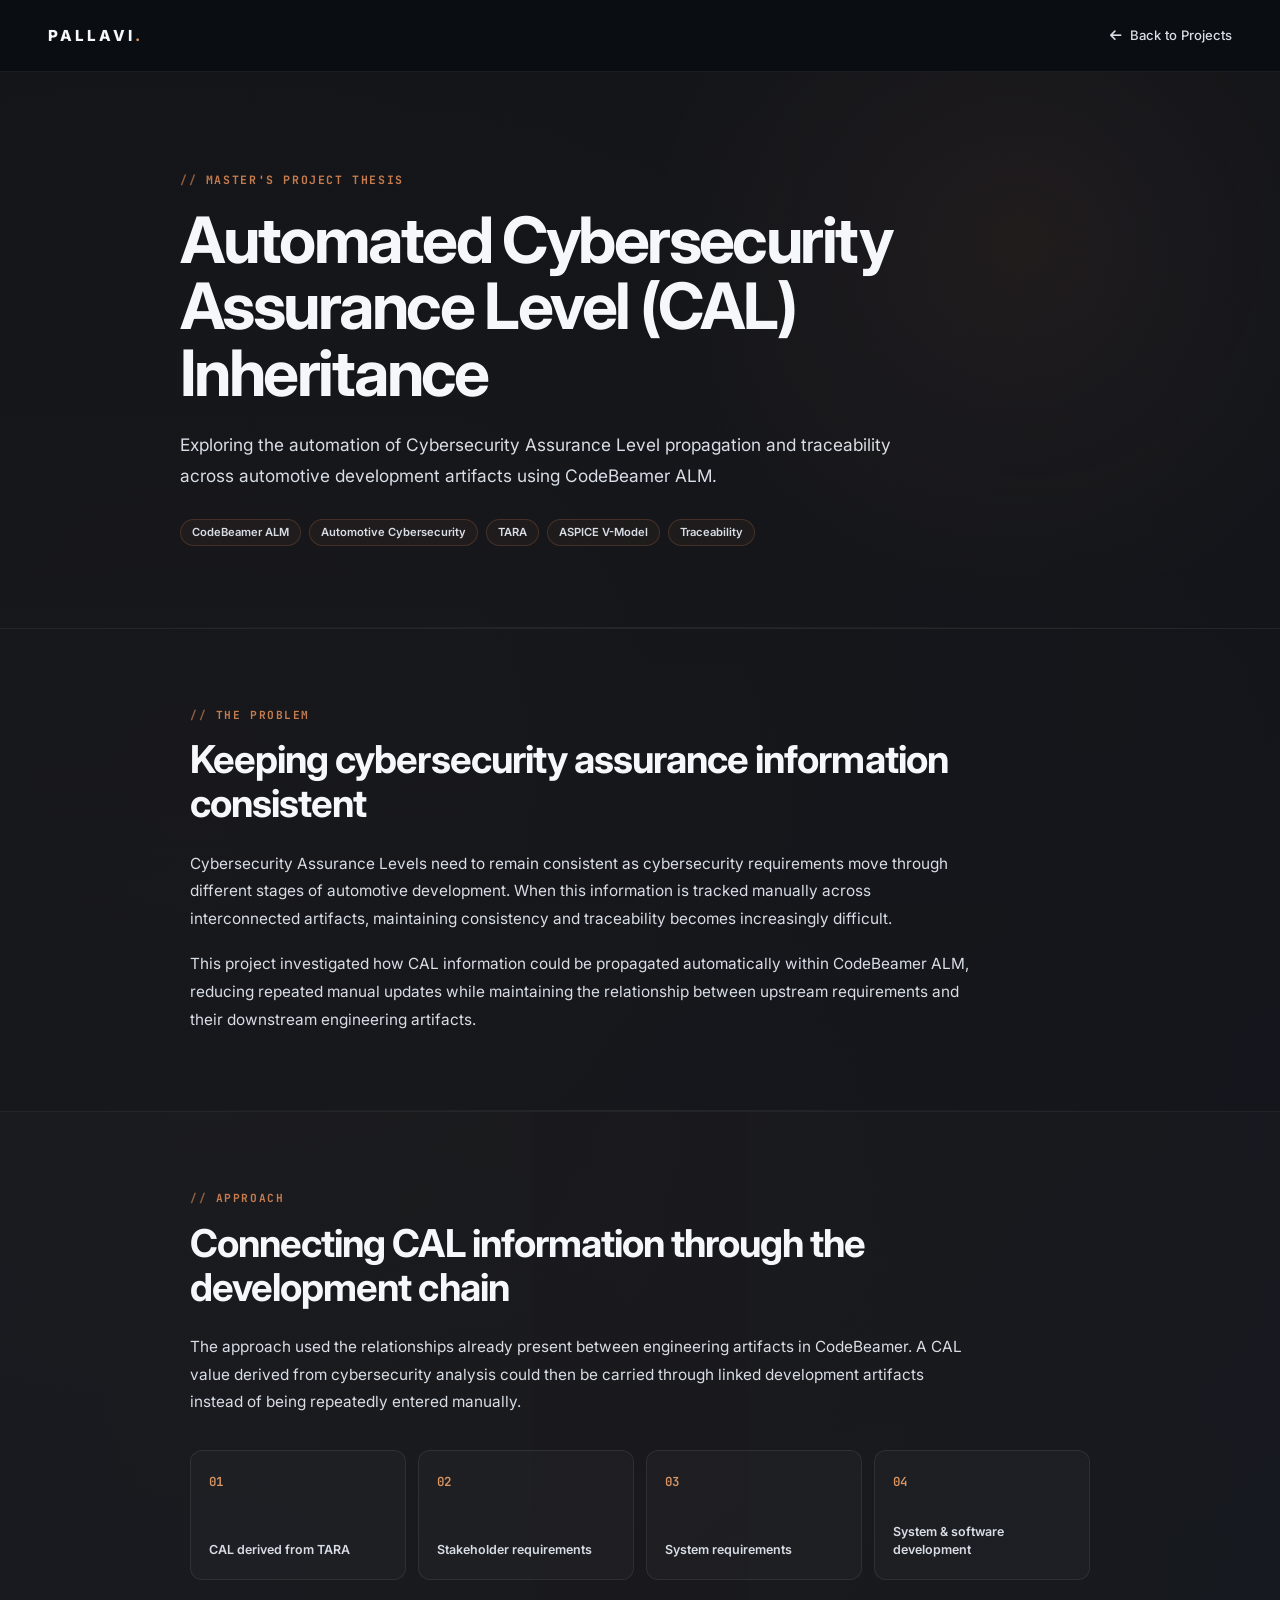
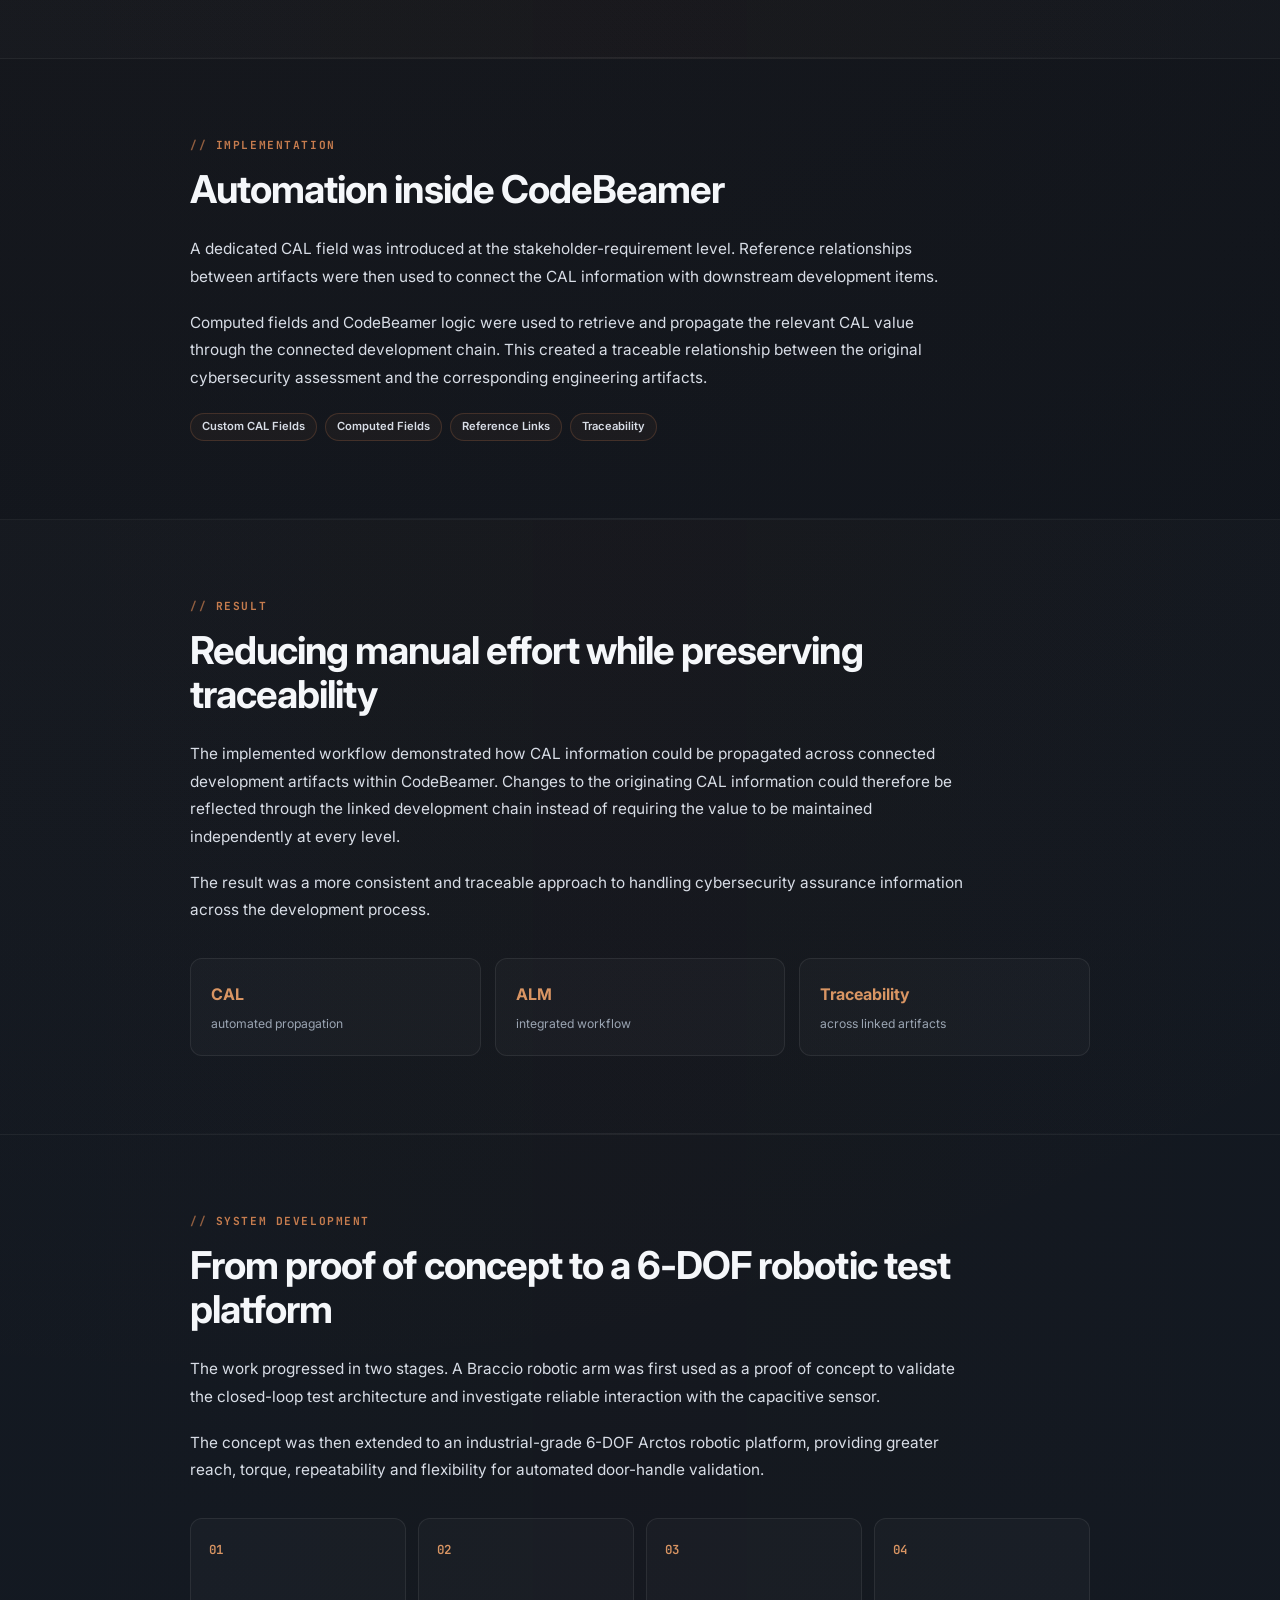
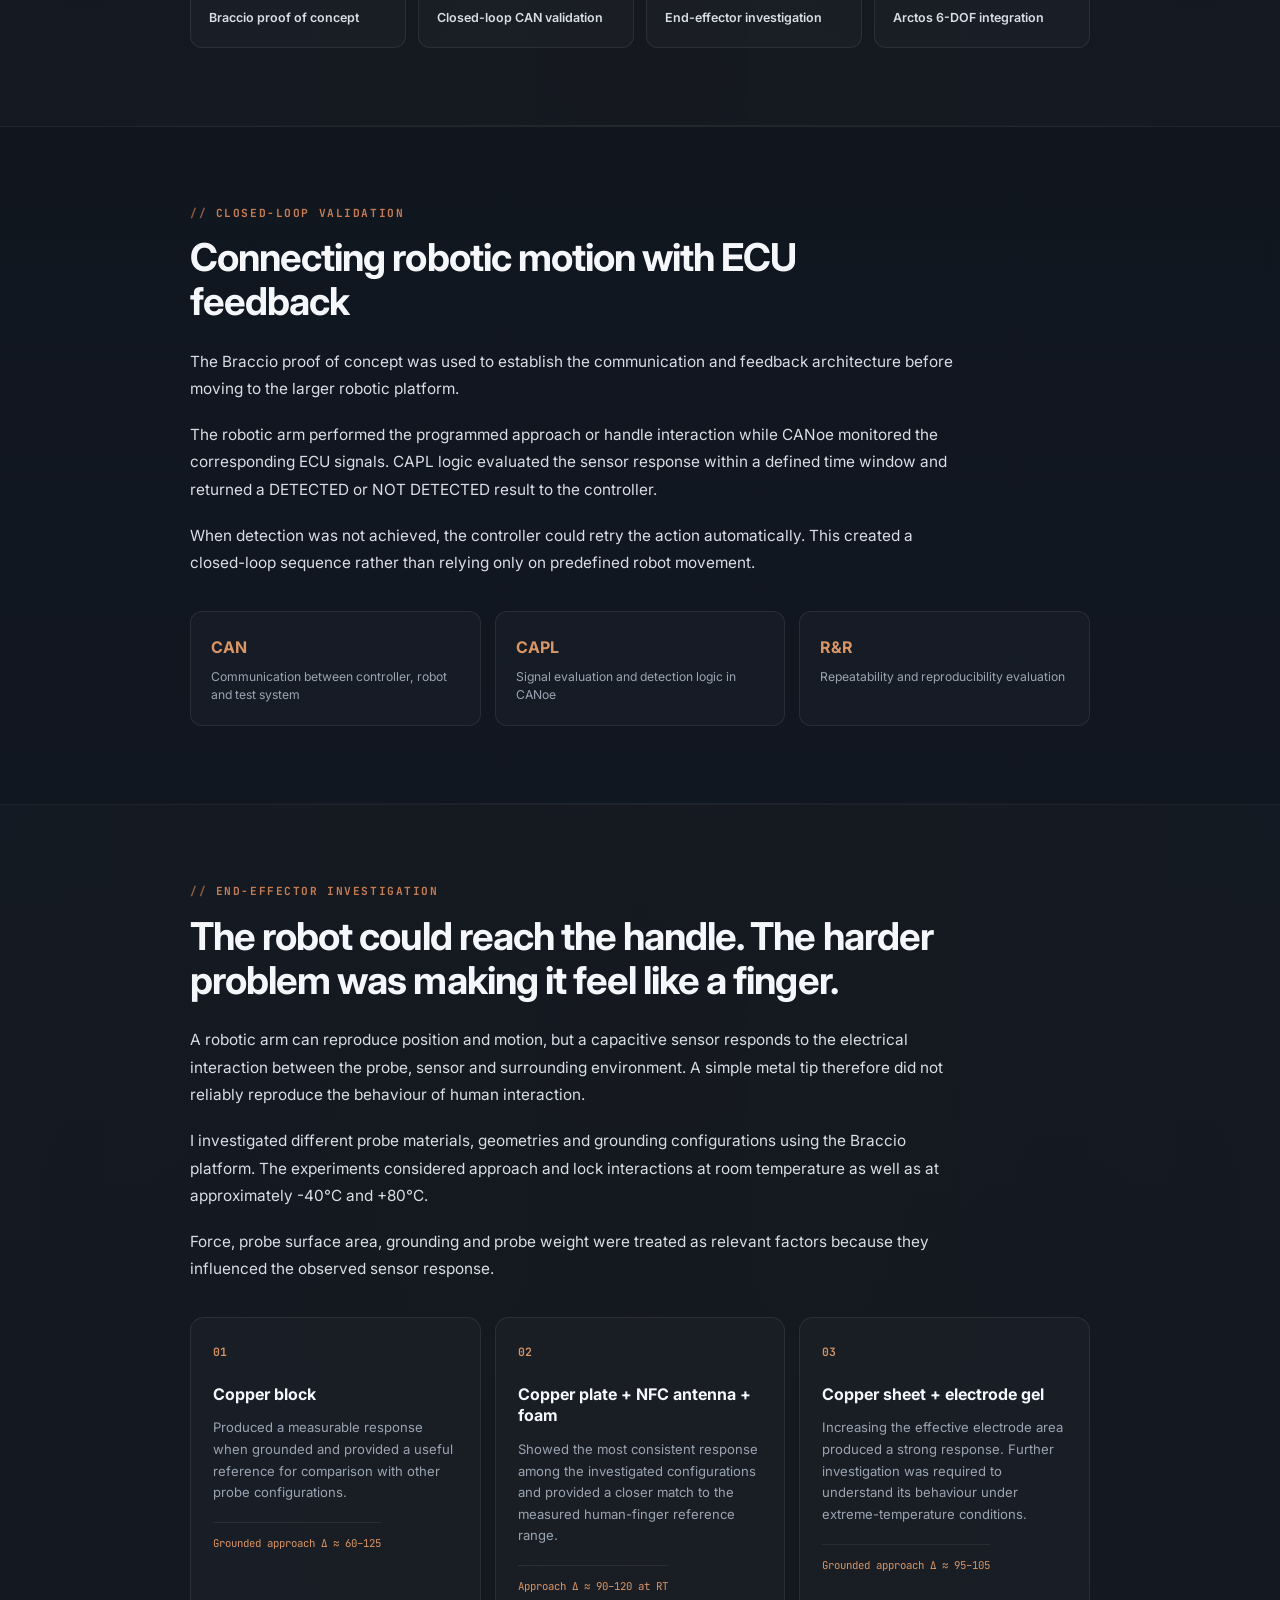
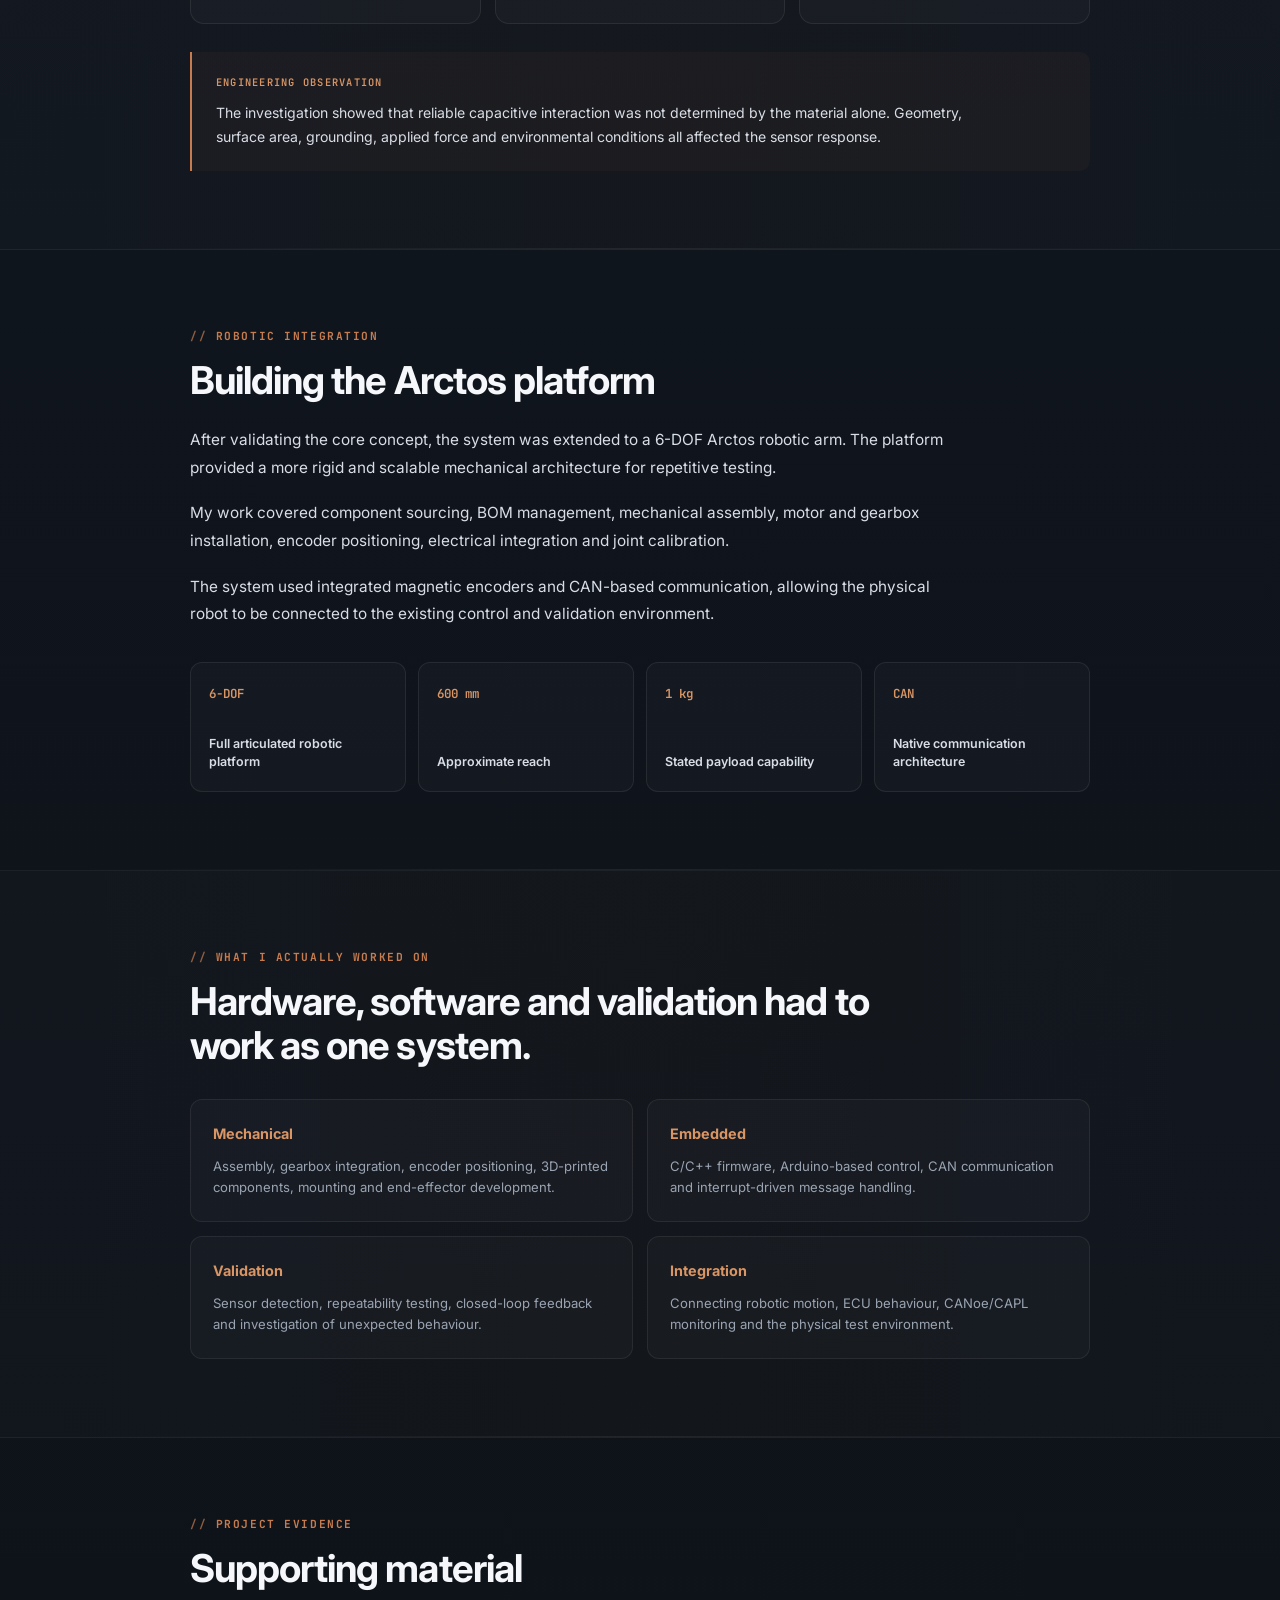
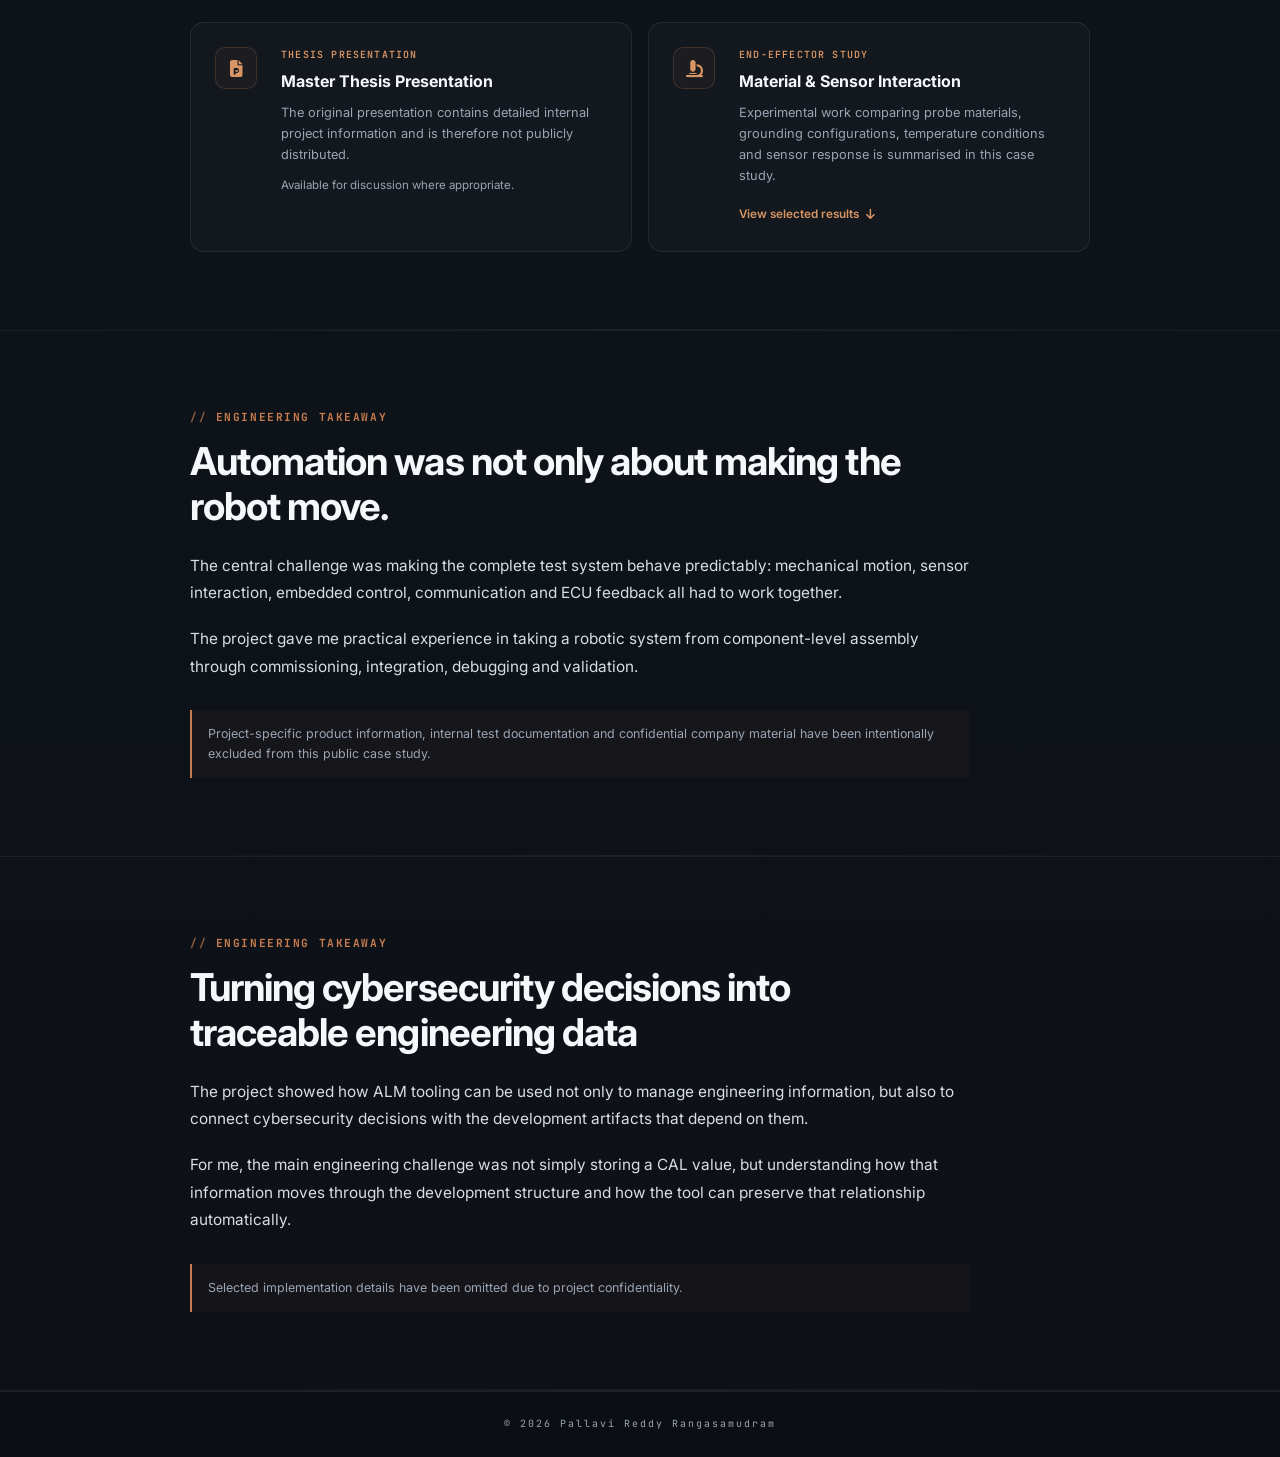
==== cal-inheritance.html @ 0be2fe6a "Initial portfolio" ====
<!DOCTYPE html>
<html lang="en">

<head>

    <meta charset="UTF-8">

    <meta
        name="viewport"
        content="width=device-width, initial-scale=1.0"
    >

    <title>
        Automated CAL Inheritance | Pallavi Reddy Rangasamudram
    </title>

    <link
        rel="stylesheet"
        href="style.css"
    >

    <link
        href="https://fonts.googleapis.com/css2?family=Inter:wght@300;400;500;600;700;800&family=JetBrains+Mono:wght@400;500;600;700&display=swap"
        rel="stylesheet"
    >

    <link
        rel="stylesheet"
        href="https://cdnjs.cloudflare.com/ajax/libs/font-awesome/6.5.2/css/all.min.css"
    >

</head>


<body>

    <!-- =====================================================
         NAVIGATION
    ====================================================== -->

    <nav id="navbar">

        <div class="nav-logo">
            Pallavi<span>.</span>
        </div>

        <div class="case-nav-back">

            <a href="index.html#projects">
                <i class="fas fa-arrow-left"></i>
                Back to Projects
            </a>

        </div>

    </nav>


    <main class="case-page">


        <!-- =================================================
             HERO
        ================================================== -->

        <section class="case-hero">

            <div class="container">

                <span class="s-tag">
                    MASTER'S PROJECT THESIS
                </span>

                <h1>
                    Automated Cybersecurity Assurance
                    Level (CAL) Inheritance
                </h1>

                <p class="case-lead">
                    Exploring the automation of Cybersecurity Assurance
                    Level propagation and traceability across automotive
                    development artifacts using CodeBeamer ALM.
                </p>


                <div class="case-tags">

                    <span>CodeBeamer ALM</span>
                    <span>Automotive Cybersecurity</span>
                    <span>TARA</span>
                    <span>ASPICE V-Model</span>
                    <span>Traceability</span>

                </div>

            </div>

        </section>


        <!-- =================================================
             THE PROBLEM
        ================================================== -->

        <section class="case-section">

            <div class="container">

                <span class="s-tag">
                    THE PROBLEM
                </span>

                <h2>
                    Keeping cybersecurity assurance
                    information consistent
                </h2>

                <p>
                    Cybersecurity Assurance Levels need to remain
                    consistent as cybersecurity requirements move
                    through different stages of automotive development.
                    When this information is tracked manually across
                    interconnected artifacts, maintaining consistency
                    and traceability becomes increasingly difficult.
                </p>

                <p>
                    This project investigated how CAL information could
                    be propagated automatically within CodeBeamer ALM,
                    reducing repeated manual updates while maintaining
                    the relationship between upstream requirements and
                    their downstream engineering artifacts.
                </p>

            </div>

        </section>


        <!-- =================================================
             APPROACH
        ================================================== -->

        <section class="case-section case-section-alt">

            <div class="container">

                <span class="s-tag">
                    APPROACH
                </span>

                <h2>
                    Connecting CAL information
                    through the development chain
                </h2>

                <p>
                    The approach used the relationships already present
                    between engineering artifacts in CodeBeamer. A CAL
                    value derived from cybersecurity analysis could then
                    be carried through linked development artifacts
                    instead of being repeatedly entered manually.
                </p>


                <div class="case-process">

                    <div>

                        <strong>01</strong>

                        <span>
                            CAL derived from TARA
                        </span>

                    </div>


                    <div>

                        <strong>02</strong>

                        <span>
                            Stakeholder requirements
                        </span>

                    </div>


                    <div>

                        <strong>03</strong>

                        <span>
                            System requirements
                        </span>

                    </div>


                    <div>

                        <strong>04</strong>

                        <span>
                            System &amp; software development
                        </span>

                    </div>

                </div>

            </div>

        </section>


        <!-- =================================================
             IMPLEMENTATION
        ================================================== -->

        <section class="case-section">

            <div class="container">

                <span class="s-tag">
                    IMPLEMENTATION
                </span>

                <h2>
                    Automation inside CodeBeamer
                </h2>

                <p>
                    A dedicated CAL field was introduced at the
                    stakeholder-requirement level. Reference
                    relationships between artifacts were then used
                    to connect the CAL information with downstream
                    development items.
                </p>

                <p>
                    Computed fields and CodeBeamer logic were used
                    to retrieve and propagate the relevant CAL value
                    through the connected development chain. This
                    created a traceable relationship between the
                    original cybersecurity assessment and the
                    corresponding engineering artifacts.
                </p>


                <div class="case-tags">

                    <span>Custom CAL Fields</span>
                    <span>Computed Fields</span>
                    <span>Reference Links</span>
                    <span>Traceability</span>

                </div>

            </div>

        </section>


        <!-- =================================================
             RESULT
        ================================================== -->

        <section class="case-section case-section-alt">

            <div class="container">

                <span class="s-tag">
                    RESULT
                </span>

                <h2>
                    Reducing manual effort while
                    preserving traceability
                </h2>

                <p>
                    The implemented workflow demonstrated how CAL
                    information could be propagated across connected
                    development artifacts within CodeBeamer. Changes
                    to the originating CAL information could therefore
                    be reflected through the linked development chain
                    instead of requiring the value to be maintained
                    independently at every level.
                </p>

                <p>
                    The result was a more consistent and traceable
                    approach to handling cybersecurity assurance
                    information across the development process.
                </p>


                <div class="case-stats">

                    <div>

                        <strong>CAL</strong>

                        <span>
                            automated propagation
                        </span>

                    </div>


                    <div>

                        <strong>ALM</strong>

                        <span>
                            integrated workflow
                        </span>

                    </div>


                    <div>

                        <strong>Traceability</strong>

                        <span>
                            across linked artifacts
                        </span>

                    </div>

                </div>

            </div>

        </section>
            <!-- =========================================================
     THESIS — ENGINEERING WORK
     ========================================================= -->

<section class="case-section case-section-alt">

    <div class="container">

        <span class="s-tag">
            SYSTEM DEVELOPMENT
        </span>

        <h2>
            From proof of concept to a
            6-DOF robotic test platform
        </h2>

        <p>
            The work progressed in two stages. A Braccio robotic arm was
            first used as a proof of concept to validate the closed-loop
            test architecture and investigate reliable interaction with
            the capacitive sensor.
        </p>

        <p>
            The concept was then extended to an industrial-grade 6-DOF
            Arctos robotic platform, providing greater reach, torque,
            repeatability and flexibility for automated door-handle
            validation.
        </p>


        <div class="case-process">

            <div>
                <strong>01</strong>
                <span>
                    Braccio proof of concept
                </span>
            </div>

            <div>
                <strong>02</strong>
                <span>
                    Closed-loop CAN validation
                </span>
            </div>

            <div>
                <strong>03</strong>
                <span>
                    End-effector investigation
                </span>
            </div>

            <div>
                <strong>04</strong>
                <span>
                    Arctos 6-DOF integration
                </span>
            </div>

        </div>

    </div>

</section>


<!-- =========================================================
     THESIS — CLOSED LOOP
     ========================================================= -->

<section class="case-section">

    <div class="container">

        <span class="s-tag">
            CLOSED-LOOP VALIDATION
        </span>

        <h2>
            Connecting robotic motion
            with ECU feedback
        </h2>

        <p>
            The Braccio proof of concept was used to establish the
            communication and feedback architecture before moving to
            the larger robotic platform.
        </p>

        <p>
            The robotic arm performed the programmed approach or
            handle interaction while CANoe monitored the corresponding
            ECU signals. CAPL logic evaluated the sensor response within
            a defined time window and returned a DETECTED or NOT DETECTED
            result to the controller.
        </p>

        <p>
            When detection was not achieved, the controller could retry
            the action automatically. This created a closed-loop sequence
            rather than relying only on predefined robot movement.
        </p>


        <div class="case-stats">

            <div>
                <strong>CAN</strong>
                <span>
                    Communication between controller,
                    robot and test system
                </span>
            </div>

            <div>
                <strong>CAPL</strong>
                <span>
                    Signal evaluation and
                    detection logic in CANoe
                </span>
            </div>

            <div>
                <strong>R&amp;R</strong>
                <span>
                    Repeatability and reproducibility
                    evaluation
                </span>
            </div>

        </div>

    </div>

</section>


<!-- =========================================================
     THESIS — END EFFECTOR
     ========================================================= -->

<section class="case-section case-section-alt">

    <div class="container">

        <span class="s-tag">
            END-EFFECTOR INVESTIGATION
        </span>

        <h2>
            The robot could reach the handle.
            The harder problem was making it feel like a finger.
        </h2>

        <p>
            A robotic arm can reproduce position and motion, but a
            capacitive sensor responds to the electrical interaction
            between the probe, sensor and surrounding environment.
            A simple metal tip therefore did not reliably reproduce
            the behaviour of human interaction.
        </p>

        <p>
            I investigated different probe materials, geometries and
            grounding configurations using the Braccio platform.
            The experiments considered approach and lock interactions
            at room temperature as well as at approximately -40°C and
            +80°C.
        </p>

        <p>
            Force, probe surface area, grounding and probe weight were
            treated as relevant factors because they influenced the
            observed sensor response.
        </p>


        <div class="case-material-grid">

            <div class="case-material-card">

                <span class="case-material-number">
                    01
                </span>

                <h3>
                    Copper block
                </h3>

                <p>
                    Produced a measurable response when grounded and
                    provided a useful reference for comparison with
                    other probe configurations.
                </p>

                <span class="case-material-result">
                    Grounded approach Δ ≈ 60–125
                </span>

            </div>


            <div class="case-material-card">

                <span class="case-material-number">
                    02
                </span>

                <h3>
                    Copper plate + NFC antenna + foam
                </h3>

                <p>
                    Showed the most consistent response among the
                    investigated configurations and provided a closer
                    match to the measured human-finger reference range.
                </p>

                <span class="case-material-result">
                    Approach Δ ≈ 90–120 at RT
                </span>

            </div>


            <div class="case-material-card">

                <span class="case-material-number">
                    03
                </span>

                <h3>
                    Copper sheet + electrode gel
                </h3>

                <p>
                    Increasing the effective electrode area produced a
                    strong response. Further investigation was required
                    to understand its behaviour under extreme-temperature
                    conditions.
                </p>

                <span class="case-material-result">
                    Grounded approach Δ ≈ 95–105
                </span>

            </div>

        </div>


        <div class="case-callout">

            <span class="case-callout-label">
                ENGINEERING OBSERVATION
            </span>

            <p>
                The investigation showed that reliable capacitive
                interaction was not determined by the material alone.
                Geometry, surface area, grounding, applied force and
                environmental conditions all affected the sensor response.
            </p>

        </div>

    </div>

</section>


<!-- =========================================================
     THESIS — ARCTOS
     ========================================================= -->

<section class="case-section">

    <div class="container">

        <span class="s-tag">
            ROBOTIC INTEGRATION
        </span>

        <h2>
            Building the Arctos platform
        </h2>

        <p>
            After validating the core concept, the system was extended
            to a 6-DOF Arctos robotic arm. The platform provided a more
            rigid and scalable mechanical architecture for repetitive
            testing.
        </p>

        <p>
            My work covered component sourcing, BOM management,
            mechanical assembly, motor and gearbox installation,
            encoder positioning, electrical integration and joint
            calibration.
        </p>

        <p>
            The system used integrated magnetic encoders and CAN-based
            communication, allowing the physical robot to be connected
            to the existing control and validation environment.
        </p>


        <div class="case-process">

            <div>
                <strong>6-DOF</strong>
                <span>
                    Full articulated robotic platform
                </span>
            </div>

            <div>
                <strong>600 mm</strong>
                <span>
                    Approximate reach
                </span>
            </div>

            <div>
                <strong>1 kg</strong>
                <span>
                    Stated payload capability
                </span>
            </div>

            <div>
                <strong>CAN</strong>
                <span>
                    Native communication architecture
                </span>
            </div>

        </div>

    </div>

</section>


<!-- =========================================================
     THESIS — ENGINEERING WORK
     ========================================================= -->

<section class="case-section case-section-alt">

    <div class="container">

        <span class="s-tag">
            WHAT I ACTUALLY WORKED ON
        </span>

        <h2>
            Hardware, software and validation
            had to work as one system.
        </h2>

        <div class="case-work-grid">

            <div class="case-work-item">
                <strong>Mechanical</strong>
                <p>
                    Assembly, gearbox integration, encoder positioning,
                    3D-printed components, mounting and end-effector
                    development.
                </p>
            </div>

            <div class="case-work-item">
                <strong>Embedded</strong>
                <p>
                    C/C++ firmware, Arduino-based control, CAN
                    communication and interrupt-driven message handling.
                </p>
            </div>

            <div class="case-work-item">
                <strong>Validation</strong>
                <p>
                    Sensor detection, repeatability testing, closed-loop
                    feedback and investigation of unexpected behaviour.
                </p>
            </div>

            <div class="case-work-item">
                <strong>Integration</strong>
                <p>
                    Connecting robotic motion, ECU behaviour, CANoe/CAPL
                    monitoring and the physical test environment.
                </p>
            </div>

        </div>

    </div>

</section>


<!-- =========================================================
     THESIS — EVIDENCE
     ========================================================= -->

<section class="case-section">

    <div class="container">

        <span class="s-tag">
            PROJECT EVIDENCE
        </span>

        <h2>
            Supporting material
        </h2>

        <div class="case-evidence-grid">

            <div class="case-evidence-card">

                <div class="case-evidence-icon">
                    <i class="fas fa-file-powerpoint"></i>
                </div>

                <div>
                    <span class="case-evidence-type">
                        THESIS PRESENTATION
                    </span>

                    <h3>
                        Master Thesis Presentation
                    </h3>

                    <p>
                        The original presentation contains detailed
                        internal project information and is therefore
                        not publicly distributed.
                    </p>

                    <span class="case-evidence-note">
                        Available for discussion where appropriate.
                    </span>
                </div>

            </div>


            <div class="case-evidence-card">

                <div class="case-evidence-icon">
                    <i class="fas fa-microscope"></i>
                </div>

                <div>
                    <span class="case-evidence-type">
                        END-EFFECTOR STUDY
                    </span>

                    <h3>
                        Material &amp; Sensor Interaction
                    </h3>

                    <p>
                        Experimental work comparing probe materials,
                        grounding configurations, temperature conditions
                        and sensor response is summarised in this case
                        study.
                    </p>

                    <a href="#end-effector-results"
                       class="case-evidence-link">
                        View selected results
                        <i class="fas fa-arrow-down"></i>
                    </a>
                </div>

            </div>

        </div>

    </div>

</section>


<!-- =========================================================
     THESIS — FINAL TAKEAWAY
     ========================================================= -->

<section class="case-section" id="end-effector-results">

    <div class="container">

        <span class="s-tag">
            ENGINEERING TAKEAWAY
        </span>

        <h2>
            Automation was not only about
            making the robot move.
        </h2>

        <p>
            The central challenge was making the complete test system
            behave predictably: mechanical motion, sensor interaction,
            embedded control, communication and ECU feedback all had
            to work together.
        </p>

        <p>
            The project gave me practical experience in taking a
            robotic system from component-level assembly through
            commissioning, integration, debugging and validation.
        </p>

        <p class="case-confidential">
            Project-specific product information, internal test
            documentation and confidential company material have been
            intentionally excluded from this public case study.
        </p>

    </div>

</section>

        <!-- =================================================
             ENGINEERING TAKEAWAY
        ================================================== -->

        <section class="case-section">

            <div class="container">

                <span class="s-tag">
                    ENGINEERING TAKEAWAY
                </span>

                <h2>
                    Turning cybersecurity decisions
                    into traceable engineering data
                </h2>

                <p>
                    The project showed how ALM tooling can be used not
                    only to manage engineering information, but also
                    to connect cybersecurity decisions with the
                    development artifacts that depend on them.
                </p>

                <p>
                    For me, the main engineering challenge was not
                    simply storing a CAL value, but understanding how
                    that information moves through the development
                    structure and how the tool can preserve that
                    relationship automatically.
                </p>

                <p class="case-confidential">
                    Selected implementation details have been omitted
                    due to project confidentiality.
                </p>

            </div>

        </section>


    </main>


    <!-- =====================================================
         FOOTER
    ====================================================== -->

    <footer>

        <div class="container">

            <p>
                © 2026 Pallavi Reddy Rangasamudram
            </p>

        </div>

    </footer>


</body>

</html>
---- style.css ----
/* Font loaded in index.html */

/* ─── ROOT VARIABLES ─── */
:root{

    --bg:#0d1117;
    --bg2:#131922;

    --surface:#1b212b;
    --surface-2:#232b36;

    --text:#f5f7fa;
    --text-light:#d8dde6;
    --muted:#9aa4b2;

    --accent:#c67c4e;
    --accent-l:#d99563;
    --accent-ll:#f0c49d;

    --border:rgba(255,255,255,.08);
    --border-h:rgba(198,124,78,.45);

    --glow:rgba(198,124,78,.18);
    --radius:18px;
    --radius-lg:28px;

    --shadow:0 12px 40px rgba(0,0,0,.28);
    --transition:.3s ease;
    --container:1200px;
    --section-space:120px;
}

/* ─── RESET ─── */
*, *::before, *::after { margin:0; padding:0; box-sizing:border-box; }
html { scroll-padding-top: 90px; }
body {
    color: var(--text);
    line-height: 1.7;
    font-family: 'Inter', sans-serif;
    font-size: 17px;
    overflow-x: hidden;

    background:
        radial-gradient(
            circle at 15% 8%,
            rgba(198,124,78,.045),
            transparent 28%
        ),
        radial-gradient(
            circle at 85% 45%,
            rgba(255,255,255,.018),
            transparent 30%
        ),
        linear-gradient(
            180deg,
            #0d1117 0%,
            #0b1016 45%,
            #0d1117 100%
        );
}
a { text-decoration:none; color:inherit; }


/*==========================
    GLOBAL LAYOUT
==========================*/

.container { width:min(1200px,90%);
    margin: 0 auto; }

/* ─── GLASS CARD ─── */
.glass{
    background:rgba(255,255,255,.03);
    backdrop-filter:blur(12px);
    border:1px solid var(--border);
    transition:var(--transition);
}
.glass:hover {
    border-color:var(--border-h);
    box-shadow:0 0 28px var(--glow);
    transform:translateY(-4px);
} 

.s-tag {
    display: block;
    margin-bottom: 12px;
    color: var(--accent-l);
    font-family: 'JetBrains Mono', monospace;
    font-size: .7rem;
    font-weight: 500;
    letter-spacing: 2px;
    line-height: 1.4;
    text-transform: uppercase;
}
.s-tag::before { content:'// '; opacity:.7; }
.s-title {
    font-family: 'Inter', sans-serif;
    font-size: clamp(2.25rem, 4vw, 3.1rem);
    font-weight: 700;
    line-height: 1.08;
    letter-spacing: -1.5px;
    margin: 0 0 12px;
    color: var(--text);
}

/*SECTION LAYOUT*/

section {
    position: relative;
    padding: 60px 0;
    background: transparent;
    
}

section::after {
    content: "";
    position: absolute;
    left: 6%;
    right: 6%;
    bottom: 0;
    height: 1px;
    background: linear-gradient(
        90deg,
        transparent,
        rgba(255,255,255,.065),
        transparent
    );
    pointer-events: none;
}
section + section {
    border-top: none;
}

/* ─── CURSOR DOT ─── */
#cursor {
    width:10px; height:10px; border-radius:50%;
    background:var(--accent-l);
    position:fixed; pointer-events:none; z-index:9999;
    transform:translate(-50%,-50%);
    transition:width .2s, height .2s, opacity .2s;
    mix-blend-mode:screen;
}

/* ─── SCROLLBAR ─── */
::-webkit-scrollbar { width:6px; }
::-webkit-scrollbar-track { background:var(--bg); }
::-webkit-scrollbar-thumb { background:var(--accent); border-radius:2px; }


/*====================================================
  GLOBAL BACKGROUND SYSTEM
====================================================*/

#bg-layer {
    position: fixed;
    inset: 0;
    z-index: -2;
    pointer-events: none;

    background: #0d1117;
}

body::before {
    content: "";
    position: fixed;
    inset: 0;

    pointer-events: none;
    z-index: -1;

    background:
        radial-gradient(
            circle at 14% 12%,
            rgba(198,124,78,.045),
            transparent 30%
        ),
        radial-gradient(
            circle at 86% 55%,
            rgba(255,255,255,.018),
            transparent 32%
        );
}

/* HERO */

.bg-hero {
    background:
        radial-gradient(
            circle at 20% 25%,
            rgba(198,124,78,.055),
            transparent 38%
        );
}

/* MINDSET */

.bg-about {
    background:
        linear-gradient(
            180deg,
            rgba(255,255,255,.008),
            rgba(0,0,0,.015)
        );
}

/* WORKFLOW */

.bg-skills {
    background:
        radial-gradient(
            circle at 78% 30%,
            rgba(198,124,78,.025),
            transparent 32%
        );
}

/* EDUCATION */

.bg-education {
    background:
        linear-gradient(
            180deg,
            rgba(255,255,255,.008),
            rgba(0,0,0,.012)
        );
}

/* EXPERIENCE */

.bg-experience {
    background:
        linear-gradient(
            180deg,
            rgba(0,0,0,.012),
            rgba(255,255,255,.006)
        );
}

/* PROJECTS */

.bg-projects {
    background:
        radial-gradient(
            circle at 82% 28%,
            rgba(198,124,78,.045),
            transparent 34%
        );
}

/* RESEARCH */

.bg-research {
    background:
        linear-gradient(
            180deg,
            rgba(255,255,255,.006),
            rgba(0,0,0,.015)
        );
}

/* BEYOND ENGINEERING */

.bg-beyond {
    background:
        radial-gradient(
            circle at 20% 70%,
            rgba(198,124,78,.025),
            transparent 30%
        );
}

/* CERTIFICATIONS */

.bg-certifications {
    background:
        linear-gradient(
            180deg,
            rgba(0,0,0,.012),
            rgba(255,255,255,.006)
        );
}

/* CONTACT */

.bg-contact {
    background:
        radial-gradient(
            circle at 50% 45%,
            rgba(198,124,78,.045),
            transparent 38%
        );
}

/* ─── STACKING ORDER ─── */
section,
footer {
    position: relative;
    z-index: 1;
}
#navbar {
    position: fixed;
    z-index: 10000;
}
#mobile-nav {
    z-index: 9999;
}

/* ─── NAVBAR ─── */
#navbar {
    position: fixed;
    top: 0;
    left: 0;
    width: 100%;
    height: 72px;

    display: flex;
    align-items: center;
    justify-content: space-between;

    padding: 0 48px;

    background: rgba(10, 13, 18, 0.94);
    backdrop-filter: blur(16px);
    -webkit-backdrop-filter: blur(16px);

    border-bottom: 1px solid rgba(255,255,255,.07);

    z-index: 10000;
}
.nav-logo {
    font-family:'Inter',sans-serif;
    font-weight:800; font-size:.95rem;
    letter-spacing:3px; text-transform:uppercase;
    color:var(--text);
}
.nav-logo span { color:var(--accent-l); }
.nav-links { display:flex; gap:28px; list-style:none; }
.nav-link {
    font-family:'JetBrains Mono',monospace;
    font-size:.72rem; letter-spacing:2px;
    text-transform:uppercase; color:var(--muted);
    position:relative; transition:color .25s;
}
.nav-link::after {
    content:''; position:absolute; bottom:-4px; left:0;
    width:100%; height:1px;
    background:var(--accent-l); transition:width .25s;
}
.nav-link:hover::after, .nav-link.active::after { width:100%; }
.nav-link:hover, .nav-link.active { color:var(--accent-l); }
#ham { display:none; background:none; border:none; color:var(--text); font-size:1.3rem; cursor:pointer; }
#mobile-nav {
    display: none;
    flex-direction: column;
    gap: 18px;

    position: fixed;
    top: 72px;
    left: 0;
    width: 100%;

    background: rgba(8, 11, 16, 0.98);
    padding: 26px 48px;

    border-bottom: 1px solid var(--border);

    backdrop-filter: blur(16px);
    -webkit-backdrop-filter: blur(16px);

    z-index: 9999;
}

#mobile-nav.open {
    display: flex;
}

/* HERO*/

#hero {
    position: relative;
    z-index: 1;
    min-height: calc(100vh - 76px);
    margin-top: 76px;
    display: flex;
    align-items: center;
    padding: 46px 0 62px;
    overflow: hidden;
}

#hero::after {
    content: "";
    position: absolute;
    left: 6%;
    right: 6%;
    bottom: 0;
    height: 1px;
    background: linear-gradient(
        90deg,
        transparent,
        rgba(198,124,78,.18),
        rgba(255,255,255,.05),
        transparent
    );
    pointer-events: none;
}

.bg-hero {
    background:
        radial-gradient(
            circle at 18% 30%,
            rgba(198,124,78,.07),
            transparent 38%
        ),
        #090c13;
}

/* Keep the hero dark and subtle */
.bg-hero{
    background:
        radial-gradient(
            circle at 18% 30%,
            rgba(198,124,78,.07),
            transparent 38%
        ),
        #090c13;
}

.hero-grid{
    width:min(var(--container),92%);
    margin:auto;
    display:grid;
    grid-template-columns:minmax(0,1.35fr) minmax(360px,.65fr);
    align-items:center;
    gap:60px;
}

/*----------------------------------*
* Hero Content
*-----------------------------------*/

.hero-content{
    max-width:720px;
}

.hero-badge{
    display:inline-flex;
    align-items:center;
    gap:10px;
    padding:8px 18px;
    margin-bottom:24px;
    border-radius:999px;
    border:1px solid rgba(198,124,78,.22);
    background:rgba(198,124,78,.06);

    font-family:'JetBrains Mono',monospace;
    font-size:.72rem;
    letter-spacing:2px;
    text-transform:uppercase;
    color:var(--accent-l);
}

.hero-badge-dot{
    width:8px;
    height:8px;
    border-radius:50%;
    background:var(--accent-l);
    animation:pulseDot 1.8s infinite;
}

@keyframes pulseDot{
    0%,100%{
        opacity:1;
        transform:scale(1);
    }

    50%{
        opacity:.45;
        transform:scale(.65);
    }
}

/*----------------------------------*
* Hero Heading
*-----------------------------------*/

.hero-h1{
    font-family:'Inter', sans-serif;
    font-size:clamp(3.5rem, 5.4vw, 5.2rem);
    line-height:1.02;
    font-weight:800;
    letter-spacing:-2.5px;
    margin-bottom:18px;
    max-width:850px;
}

.hero-h1 .name{
    background:linear-gradient(
        135deg,
        #ffffff,
        var(--accent-ll)
    );

    -webkit-background-clip:text;
    -webkit-text-fill-color:transparent;
    background-clip:text;
}

/*----------------------------------*
* Hero Role
*-----------------------------------*/

.hero-role{
    display:flex;
    align-items:center;
    min-height:28px;
    margin-bottom:24px;
column-gap:10px;
    row-gap:3px;
    flex-wrap:wrap;
    font-family:'JetBrains Mono',monospace;
    font-size:.78rem;
    letter-spacing:2px;
    text-transform:uppercase;
    color:var(--muted);

}
.hero-divider{
    opacity:.6;
    flex-shrink:0;
}
.hero-specialization{
    white-space:nowrap;
}
.hero-role::before{
    content:">";
    margin-right:10px;
    color:var(--accent);
}

#typing{
    color:var(--accent-l);
}

.cursor-blink{
    display:inline-block;
    margin-left:2px;
    animation:blink .8s infinite;
}

@keyframes blink{
    50%{
        opacity:0;
    }
}

/*----------------------------------*
* Hero Description
*-----------------------------------*/

.hero-p{
    max-width:650px;
    margin-bottom:28px;

    font-family:'Inter',sans-serif;
    font-size:1rem;
    line-height:1.85;
    color:var(--muted);
}

/*----------------------------------*
* Hero Meta
*-----------------------------------*/

.hero-meta{
    display:flex;
    flex-wrap:wrap;
    gap:18px;
    margin-bottom:30px;
}

.hero-meta span{
    display:flex;
    align-items:center;
    gap:8px;

    font-family:'JetBrains Mono',monospace;
    font-size:.7rem;
    color:var(--text-light);
}

.hero-meta span i{
    color:var(--accent);
}

/*----------------------------------*
* Hero Buttons
*-----------------------------------*/

.hero-btns{
    display:flex;
    align-items:center;
    flex-wrap:wrap;
    gap:14px;
    margin-bottom:22px;
}

.btn-primary{
    display:inline-flex;
    align-items:center;
    justify-content:center;
    gap:10px;

    padding:15px 30px;
    border:none;
    border-radius:12px;

    background:linear-gradient(
        135deg,
        var(--accent),
        var(--accent-l)
    );

    color:#fff;
    font-family:'JetBrains Mono',monospace;
    font-size:.7rem;
    font-weight:600;
    letter-spacing:2px;
    text-transform:uppercase;

    cursor:pointer;
    transition:all .3s ease;
}

.btn-primary:hover{
    transform:translateY(-3px);
    box-shadow:0 16px 35px rgba(198,124,78,.25);
}

.btn-outline{
    display:inline-flex;
    align-items:center;
    justify-content:center;
    gap:10px;

    padding:14px 28px;
    border-radius:12px;

    border:1px solid rgba(198,124,78,.35);
    background:transparent;

    color:var(--accent-l);
    font-family:'JetBrains Mono',monospace;
    font-size:.7rem;
    font-weight:600;
    letter-spacing:2px;
    text-transform:uppercase;

    transition:.3s ease;
}

.btn-outline:hover{
    transform:translateY(-3px);
    border-color:var(--accent);
    background:rgba(198,124,78,.08);
}

/*----------------------------------*
* Social Icons
*-----------------------------------*/

.hero-socials{
    display:flex;
    align-items:center;
    gap:10px;
    margin-top:0;
}

.soc-btn{
    width:42px;
    height:42px;

    display:flex;
    align-items:center;
    justify-content:center;

    border-radius:10px;
    border:1px solid var(--border);

    color:var(--muted);

    transition:.3s ease;
}

.soc-btn:hover{
    color:var(--accent-l);
    border-color:var(--accent);
    transform:translateY(-3px);
    box-shadow:0 10px 24px rgba(198,124,78,.15);
}

/*----------------------------------*
* Hero Image
*-----------------------------------*/

.hero-photo-col{
    display:flex;
    justify-content:center;
    align-items:center;
}

.hero-image-card{
    width:390px;
    height:470px;
    border-radius:32px;
    overflow:hidden;
    border:1px solid var(--border);
    background:linear-gradient(
        180deg,
        rgba(255,255,255,.03),
        rgba(255,255,255,.015)
    );
    backdrop-filter:blur(18px);
    box-shadow:0 30px 70px rgba(0,0,0,.35);
    transition:.45s ease;
}
.hero-image-card:hover{
    transform:translateY(-8px);
    border-color:var(--border-h);
}

.hero-image{
    width:100%;
    height:100%;

    object-fit:contain;
    object-position:center bottom;

    transition:transform .4s ease;
}

.hero-image-card:hover .hero-image{
    transform:scale(1.03);
}

/*====================================================*
* HERO RESPONSIVE
*====================================================*/

@media(max-width:960px) {

    #hero {
        min-height: auto;
        margin-top: 76px;
        padding: 64px 32px 70px;
    }

    .hero-grid {
        grid-template-columns: 1fr;
        gap: 60px;
        text-align: center;
    }

    .hero-content {
        max-width: 100%;
        margin: auto;
    }

    .hero-role {
        justify-content: center;
    }

    .hero-p {
        margin-left: auto;
        margin-right: auto;
    }

    .hero-meta,
    .hero-btns,
    .hero-socials {
        justify-content: center;
    }

    .hero-photo-col {
        order: 2;
    }
}

@media(max-width:600px) {
    #hero {
        min-height: auto;
        margin-top: 76px;
        padding: 40px 20px 50px;
    }
    .hero-h1 {
        font-size: 3rem;
        letter-spacing: -1.5px;
    }
    .hero-role {
        font-size: .68rem;
        letter-spacing: 1.5px;
    }
    .hero-p {
        font-size: .95rem;
    }
    .hero-meta {
        gap: 12px;
    }
    .hero-image-card {
        width: 320px;
        height: 420px;
    }
    section {
    padding: 56px 0;
}
}

/* ─── ABOUT ─── */
.about-grid { display:grid; grid-template-columns:1fr 1fr; gap:60px; align-items:start; position:relative; z-index:1; }
.about-p { color:var(--muted); font-size:1rem; line-height:2; margin-bottom:12px; }
.about-p strong { color:var(--text); }
.stat:hover { border-color:var(--border-h); }
.about-cards { display:flex; flex-direction:column; gap:14px; }
.about-card {
    padding:18px 20px; border-radius:12px;
    border:1px solid var(--border); 
    transition:border-color .2s, transform .2s;
}
.about-card:hover { border-color:var(--border-h); transform:translateX(6px); }
.about-card-head {
    font-family:'JetBrains Mono',monospace;
    font-size:.68rem; letter-spacing:2px;
    text-transform:uppercase; color:var(--accent-l); margin-bottom:8px;
}
.about-card p { font-size:.92rem; color:var(--muted); line-height:1.75; }

/* ─── SKILLS ─── */

.skill-card:hover { border-color:var(--accent-l); transform:translateY(-4px); }
.tags { display:flex; flex-wrap:wrap; gap:7px; }
.tag {
    padding:4px 12px; border-radius:5px;
    border:1px solid var(--border);
    font-family:'JetBrains Mono',monospace;
    font-size:.63rem; color:var(--muted);
    transition:border-color .15s, color .15s;
}
.tag:hover { border-color:var(--accent-l); color:var(--text); }


/* =========================================================
   TYPOGRAPHY SYSTEM
   ========================================================= */


body {
    font-family: 'Inter', sans-serif;
}


.s-title {
    font-family: 'Space Grotesk', sans-serif;
    font-weight: 600;
    letter-spacing: -0.035em;
}


/*
   Featured project title
*/

.project-featured-content h3 {
    font-family: 'Space Grotesk', sans-serif;

    font-size: 1.9rem;
    font-weight: 600;

    letter-spacing: -0.035em;
    line-height: 1.2;
}

/*
   Supporting project titles
*/
.project-title {
    font-family: 'Space Grotesk', sans-serif;

    font-weight: 600;
    letter-spacing: -0.025em;
}

.s-tag,
.project-type,
.project-number {
    font-family: 'JetBrains Mono', monospace;
}

/* =========================================================
   PROJECTS
   ========================================================= */

#projects {
    position: relative;
}

/* =====================================================
   FEATURED MASTER'S THESIS PROJECT
   ===================================================== */

.proj-featured {
    width: calc(100% + 64px);
    margin-left: -32px;
    margin-top: 35px;

    display: grid;
    grid-template-columns: 1.08fr 1fr;
    gap: 0;

    overflow: hidden;
    border-radius: 24px;

    border: 1px solid var(--border);
    background: var(--surface);

    transition:
        border-color .3s ease,
        box-shadow .3s ease,
        transform .3s ease;
}

.proj-featured:hover {
    border-color: var(--border-h);
    box-shadow: 0 24px 60px var(--glow);
}

.project-featured:hover {
    border-color: var(--border-h);

    transform: translateY(-3px);

    box-shadow:
        0 26px 70px rgba(0,0,0,.25),
        0 0 35px var(--glow);
}


/* Featured image */

.project-featured-image {
    position: relative;

    min-height: 430px;

    overflow: hidden;

    background: var(--surface);
}

.project-featured-image img {
    display: block;

    width: 100%;
    height: 100%;

    object-fit: cover;

    transition: transform .5s ease;
}

.project-featured-image::after {
    content: "";

    position: absolute;
    inset: 0;

    background:
        linear-gradient(
            90deg,
            transparent 55%,
            rgba(13,17,23,.18)
        );

    pointer-events: none;
}

.project-featured:hover .project-featured-image img {
    transform: scale(1.025);
}


/* Featured content */

.project-featured-content {
    display: flex;
    flex-direction: column;
    justify-content: center;

    padding: 46px 44px;
}


/* Project type */

.project-featured-content .project-type {
    display: inline-block;

    margin-bottom: 13px;

    color: var(--accent-l);

    font-family: 'JetBrains Mono', monospace;

    font-size: 1.3rem;
    font-weight: 700;

    letter-spacing: 1px;
    line-height: 1.4;

    text-transform: uppercase;
}


/* Featured title */

.project-featured-content h3 {
    max-width: 650px;

    margin: 0 0 17px;

    color: var(--text);

    font-family: 'Space Grotesk', sans-serif;

    font-size: 1.95rem;
    font-weight: 600;

    letter-spacing: -0.04em;
    line-height: 1.2;
}


/* Featured description */

.project-featured-content > p {
    max-width: 620px;

    margin: 0 0 25px;

    color: var(--muted);

    font-size: .94rem;
    line-height: 1.8;
}


/* Featured highlights */

.project-highlights {
    display: grid;
    grid-template-columns: repeat(4, 1fr);

    gap: 9px;

    margin-bottom: 20px;
}

.project-highlights div {
    padding: 12px 8px;

    border: 1px solid var(--border);
    border-radius: 9px;

    text-align: center;

    background: rgba(255,255,255,.015);
}

.project-highlights strong {
    display: block;

    color: var(--accent-l);

    font-size: .84rem;
    font-weight: 700;

    line-height: 1.3;
}

.project-highlights span {
    display: block;

    margin-top: 4px;

    color: var(--muted);

    font-size: .57rem;
    line-height: 1.3;
}


/* Featured links */

.project-featured-content .project-links {
    display: flex;
    align-items: center;

    margin-top: 23px;
}

/* ─────────────────────────────────────────────────────────
   PROJECT TAGS
   ───────────────────────────────────────────────────────── */

.project-tags {
    display: flex;
    flex-wrap: wrap;

    gap: 7px;

    margin-top: 2px;
}

.project-tags span {
    display: inline-flex;
    align-items: center;

    padding: 6px 10px;

    border: 1px solid rgba(198,124,78,.22);
    border-radius: 6px;

    color: var(--text-light);

    background: rgba(198,124,78,.035);

    font-family: 'Inter', sans-serif;

    font-size: .68rem;
    font-weight: 600;

    line-height: 1.35;
}


/* ─────────────────────────────────────────────────────────
   PROJECT LINKS
   ───────────────────────────────────────────────────────── */

.project-links {
    display: flex;
    align-items: center;

    margin-top: 23px;
}


/* ─────────────────────────────────────────────────────────
   OTHER PROJECTS HEADING
   ───────────────────────────────────────────────────────── */

.projects-subtitle {
    margin-top: 52px;
    margin-bottom: 20px;
}


/* ─────────────────────────────────────────────────────────
   OTHER PROJECT GRID
   ───────────────────────────────────────────────────────── */

.projects-grid {
    display: grid;

    grid-template-columns: repeat(3, minmax(0, 1fr));

    gap: 18px;

    align-items: stretch;
}


/* ─────────────────────────────────────────────────────────
   PROJECT CARD
   ───────────────────────────────────────────────────────── */

.project-card {
    position: relative;

    display: flex;
    flex-direction: column;

    min-width: 0;

    padding: 25px;

    border: 1px solid var(--border);
    border-radius: 17px;

    background:
        linear-gradient(
            145deg,
            rgba(255,255,255,.025),
            rgba(255,255,255,.008)
        );

    transition:
        border-color .25s ease,
        transform .25s ease,
        box-shadow .25s ease;
}

.project-card:hover {
    border-color: var(--border-h);

    transform: translateY(-4px);

    box-shadow: 0 20px 45px rgba(0,0,0,.18);
}


/* Number + project type */

.project-card-top {
    display: flex;
    align-items: center;
    justify-content: space-between;

    gap: 12px;

    margin-bottom: 20px;
}

.project-number {
    color: var(--accent);

    font-family: 'JetBrains Mono', monospace;

    font-size: 1rem;
    font-weight: 700;

    letter-spacing: 1px;
}

.project-card .project-type {
    margin: 0;

    font-size: .80rem;

    letter-spacing: 1.3px;

    text-align: right;
}


/* Card content */

.project-content {
    display: flex;
    flex-direction: column;

    height: 100%;
}


/* Card title */

.project-title {
    margin: 0 0 13px;

    color: var(--text);

    font-size: 1.18rem;
    font-weight: 700;

    line-height: 1.38;
}


/* Card description */

.project-description {
    margin: 0 0 19px;

    color: var(--muted);

    font-size: .84rem;

    line-height: 1.75;
}


/* Card tags */

.project-card .project-tags {
    margin-top: auto;
}

.project-card .project-tags span {
    padding: 5px 8px;

    font-size: .62rem;
}


/* Card link */

.project-card .project-links {
    margin-top: 21px;
}


/* ─────────────────────────────────────────────────────────
   RESPONSIVE
   ───────────────────────────────────────────────────────── */

@media (max-width: 960px) {

    .proj-featured {
        width: 100%;
        margin-left: 0;
        grid-template-columns: 1fr;
    }

    .project-featured-image {
        min-height: 300px;
        max-height: 360px;
    }

    .project-featured-content {
        padding: 32px;
    }

    .projects-grid {
        grid-template-columns: repeat(2, minmax(0, 1fr));
    }

    .project-card:last-child {
        grid-column: 1 / -1;
    }
}

@media (max-width: 600px) {

    .project-featured {
        min-height: auto;
        border-radius: 17px;
    }

    .project-featured-image {
        min-height: 240px;
    }

    .project-featured-content {
        padding: 28px 24px;
    }

    .project-featured-content h3 {
        font-size: 1.5rem;
        line-height: 1.25;
    }

    .project-featured-content > p {
        font-size: .88rem;
    }

    .project-highlights {
        grid-template-columns: repeat(2, 1fr);
    }

    .projects-subtitle {
        margin-top: 42px;
    }

    .projects-grid {
        grid-template-columns: 1fr;
    }

    .project-card:last-child {
        grid-column: auto;
    }

    .project-card {
        padding: 21px;
    }

    .project-title {
        font-size: 1.08rem;
    }

    .project-description {
        font-size: .82rem;
    }
}

/* PROJECT CASE STUDY */

.workflow {
    display: grid;
    grid-template-columns: repeat(4, minmax(0, 1fr));
    gap: 20px;
    margin-top: 28px;
}
.section-intro{
    max-width:720px;
    margin:0 0 26px;
    text-align:left;
    font-size:1rem;
    line-height:1.8;
    color:var(--muted);
}
/* =========================================================
   CAL INHERITANCE / CASE STUDY PAGES
   ========================================================= */

.case-page {
    min-height: 100vh;
    padding-top: 72px;
    background:
        radial-gradient(
            circle at 15% 10%,
            rgba(198, 124, 78, 0.055),
            transparent 32%
        ),
        linear-gradient(
            180deg,
            #0d1117 0%,
            #111720 48%,
            #0d1117 100%
        );
}


/* ---------------------------------------------------------
   CASE NAVIGATION
   --------------------------------------------------------- */

.case-nav-back {
    display: flex;
    align-items: center;
    margin-left: auto;
}

.case-nav-back a {
    display: inline-flex;
    align-items: center;
    gap: 9px;

    color: var(--text-light);
    text-decoration: none;

    font-size: 0.82rem;
    font-weight: 500;

    transition:
        color var(--transition),
        transform var(--transition);
}

.case-nav-back a:hover {
    color: var(--accent-l);
    transform: translateX(-2px);
}


/* ---------------------------------------------------------
   CASE HERO
   --------------------------------------------------------- */

.case-hero {
    position: relative;
    padding: 92px 0 82px;

    border-bottom: 1px solid rgba(255, 255, 255, 0.06);

    background:
        radial-gradient(
            circle at 80% 30%,
            rgba(198, 124, 78, 0.07),
            transparent 34%
        );
}

.case-hero .container {
    max-width: 920px;
}

.case-hero .s-tag {
    display: inline-block;
    margin-bottom: 18px;

    font-size: 0.72rem;
    font-weight: 700;
    letter-spacing: 0.14em;
}

.case-hero h1 {
    max-width: 900px;
    margin: 0 0 24px;

    font-size: clamp(2.5rem, 5vw, 4.5rem);
    line-height: 1.04;
    letter-spacing: -0.04em;
    font-weight: 700;

    color: var(--text);
}

.case-lead {
    max-width: 760px;
    margin: 0 0 28px;

    font-size: 1.08rem;
    line-height: 1.75;

    color: var(--text-light);
}

/* CASE TAGS */

.case-tags {
    display: flex;
    flex-wrap: wrap;
    gap: 8px;
    margin-top: 22px;
}

.case-tags span {
    display: inline-flex;
    align-items: center;

    padding: 7px 11px;

    border: 1px solid rgba(198, 124, 78, 0.22);
    border-radius: 999px;

    background: rgba(198, 124, 78, 0.055);

    color: var(--text-light);

    font-size: 0.7rem;
    line-height: 1;
    font-weight: 600;
}


/* CASE SECTIONS */

.case-section {
    position: relative;
    padding: 78px 0;

    border-bottom: 1px solid rgba(255, 255, 255, 0.055);
}

.case-section-alt {
    background:
        linear-gradient(
            90deg,
            rgba(255, 255, 255, 0.012),
            rgba(198, 124, 78, 0.025),
            rgba(255, 255, 255, 0.012)
        );
}

.case-section .container {
    max-width: 900px;
}

.case-section .s-tag {
    display: block;
    margin-bottom: 14px;

    font-size: 0.7rem;
    font-weight: 700;
    letter-spacing: 0.14em;
}

.case-section h2 {
    max-width: 760px;
    margin: 0 0 24px;

    font-size: clamp(1.75rem, 3vw, 2.65rem);
    line-height: 1.15;
    letter-spacing: -0.025em;
    font-weight: 700;

    color: var(--text);
}

.case-section p {
    max-width: 780px;
    margin: 0 0 18px;

    font-size: 0.96rem;
    line-height: 1.8;

    color: var(--text-light);
}

.case-section p:last-child {
    margin-bottom: 0;
}


/* PROCESS */

.case-process {
    display: grid;
    grid-template-columns: repeat(4, 1fr);
    gap: 12px;

    margin-top: 34px;
}

.case-process > div {
    min-height: 130px;
    padding: 20px 18px;

    display: flex;
    flex-direction: column;
    justify-content: space-between;

    border: 1px solid rgba(255, 255, 255, 0.075);
    border-radius: 12px;

    background: rgba(255, 255, 255, 0.025);
}

.case-process strong {
    font-family: "JetBrains Mono", monospace;

    font-size: 0.78rem;
    font-weight: 600;

    color: var(--accent-l);
}

.case-process span {
    font-size: 0.78rem;
    line-height: 1.45;
    font-weight: 600;

    color: var(--text-light);
}


/* CASE STATS */

.case-stats {
    display: grid;
    grid-template-columns: repeat(3, 1fr);
    gap: 14px;

    margin-top: 34px;
}

.case-stats > div {
    padding: 22px 20px;

    border: 1px solid rgba(255, 255, 255, 0.075);
    border-radius: 12px;

    background: rgba(255, 255, 255, 0.025);
}

.case-stats strong {
    display: block;
    margin-bottom: 7px;

    font-size: 1rem;
    font-weight: 700;

    color: var(--accent-l);
}

.case-stats span {
    display: block;

    font-size: 0.76rem;
    line-height: 1.45;

    color: var(--muted);
}


/*CONFIDENTIALITY NOTE */

.case-confidential {
    margin-top: 30px !important;
    padding: 14px 16px;

    border-left: 2px solid var(--accent);

    background: rgba(198, 124, 78, 0.045);

    color: var(--muted) !important;

    font-size: 0.78rem !important;
    line-height: 1.6 !important;
}


/* CASE PAGE FOOTER */

.case-page + footer {
    background: #0b0f14;
}


/* RESPONSIVE — TABLET */

@media (max-width: 800px) {

    .case-hero {
        padding: 72px 0 64px;
    }

    .case-hero h1 {
        font-size: clamp(2.2rem, 7vw, 3.5rem);
    }

    .case-section {
        padding: 62px 0;
    }

    .case-process {
        grid-template-columns: repeat(2, 1fr);
    }
}


/*RESPONSIVE — MOBILE*/

@media (max-width: 560px) {

    .case-page {
        padding-top: 68px;
    }

    .case-nav-back a {
        font-size: 0.75rem;
    }

    .case-hero {
        padding: 58px 0 52px;
    }

    .case-hero h1 {
        font-size: 2.15rem;
        line-height: 1.08;
    }

    .case-lead {
        font-size: 0.94rem;
        line-height: 1.65;
    }

    .case-section {
        padding: 52px 0;
    }

    .case-section h2 {
        font-size: 1.7rem;
    }

    .case-section p {
        font-size: 0.9rem;
        line-height: 1.72;
    }

    .case-process {
        grid-template-columns: 1fr;
    }

    .case-stats {
        grid-template-columns: 1fr;
    }

    .case-tags span {
        font-size: 0.65rem;
    }
}
/* THESIS — MATERIAL / EVIDENCE / WORK SECTIONS */

.case-material-grid {
    display: grid;
    grid-template-columns: repeat(3, 1fr);
    gap: 14px;
    margin-top: 34px;
}

.case-material-card {
    padding: 24px 22px;

    border: 1px solid rgba(255,255,255,0.075);
    border-radius: 14px;

    background: rgba(255,255,255,0.025);

    transition:
        border-color var(--transition),
        transform var(--transition),
        background var(--transition);
}

.case-material-card:hover {
    transform: translateY(-3px);
    border-color: rgba(198,124,78,0.28);
    background: rgba(198,124,78,0.035);
}

.case-material-number {
    display: block;
    margin-bottom: 22px;

    font-family: "JetBrains Mono", monospace;
    font-size: 0.72rem;
    font-weight: 600;

    color: var(--accent-l);
}

.case-material-card h3 {
    margin: 0 0 12px;

    font-size: 1rem;
    line-height: 1.35;

    color: var(--text);
}

.case-material-card p {
    margin: 0 0 18px !important;

    font-size: 0.82rem !important;
    line-height: 1.65 !important;

    color: var(--muted);
}

.case-material-result {
    display: inline-block;

    padding-top: 12px;

    border-top: 1px solid rgba(255,255,255,0.07);

    font-family: "JetBrains Mono", monospace;
    font-size: 0.67rem;
    line-height: 1.5;

    color: var(--accent-l);
}


/* ENGINEERING OBSERVATION */

.case-callout {
    margin-top: 28px;
    padding: 22px 24px;

    border-left: 2px solid var(--accent);
    border-radius: 0 10px 10px 0;

    background: rgba(198,124,78,0.045);
}

.case-callout-label {
    display: block;
    margin-bottom: 9px;

    font-family: "JetBrains Mono", monospace;
    font-size: 0.65rem;
    font-weight: 600;
    letter-spacing: 0.12em;

    color: var(--accent-l);
}

.case-callout p {
    margin: 0 !important;

    font-size: 0.88rem !important;
    line-height: 1.7 !important;

    color: var(--text-light);
}


/* ENGINEERING WORK GRID- */

.case-work-grid {
    display: grid;
    grid-template-columns: repeat(2, 1fr);
    gap: 14px;

    margin-top: 32px;
}

.case-work-item {
    padding: 22px;

    border: 1px solid rgba(255,255,255,0.07);
    border-radius: 12px;

    background: rgba(255,255,255,0.022);
}

.case-work-item strong {
    display: block;
    margin-bottom: 9px;

    font-size: 0.9rem;
    font-weight: 700;

    color: var(--accent-l);
}

.case-work-item p {
    margin: 0 !important;
    font-size: 0.82rem !important;
    line-height: 1.65 !important;
    color: var(--muted);
}

/* EVIDENCE */

.case-evidence-grid {
    display: grid;
    grid-template-columns: repeat(2, 1fr);
    gap: 16px;
    margin-top: 32px;
}

.case-evidence-card {
    display: grid;
    grid-template-columns: 48px 1fr;
    gap: 18px;
    padding: 24px;
    border: 1px solid rgba(255,255,255,0.075);
    border-radius: 14px;
    background: rgba(255,255,255,0.025);
}

.case-evidence-icon {
    width: 42px;
    height: 42px;
    display: flex;
    align-items: center;
    justify-content: center;
    border: 1px solid rgba(198,124,78,0.2);
    border-radius: 10px;
    color: var(--accent-l);
    background: rgba(198,124,78,0.055);
}

.case-evidence-type {
    display: block;
    margin-bottom: 7px;
    font-family: "JetBrains Mono", monospace;
    font-size: 0.62rem;
    font-weight: 600;
    letter-spacing: 0.12em;
    color: var(--accent-l);
}

.case-evidence-card h3 {
    margin: 0 0 9px;
    font-size: 1rem;
    line-height: 1.35;
    color: var(--text);
}

.case-evidence-card p {
    margin: 0 0 12px !important;
    font-size: 0.8rem !important;
    line-height: 1.65 !important;
    color: var(--muted);
}

.case-evidence-note {
    display: block;
    font-size: 0.72rem;
    line-height: 1.5;
    color: var(--muted);
}

.case-evidence-link {
    display: inline-flex;
    align-items: center;
    gap: 7px;
    color: var(--accent-l);
    text-decoration: none;
    font-size: 0.73rem;
    font-weight: 600;
    transition: color var(--transition);
}

.case-evidence-link:hover {
    color: var(--text);
}

/* THESIS RESPONSIVE- */

@media (max-width: 800px) {

    .case-material-grid {
        grid-template-columns: 1fr;
    }
    .case-evidence-grid {
        grid-template-columns: 1fr;
    }
    .case-work-grid {
        grid-template-columns: 1fr;
    }
}
@media (max-width: 560px) {

    .case-evidence-card {
        grid-template-columns: 1fr;
    }
    .case-evidence-icon {
        width: 40px;
        height: 40px;
    }
    .case-material-card,
    .case-work-item,
    .case-evidence-card {
        padding: 20px;
    }
}
/*EXPERIENCE TIMELINE */

.timeline {
    position: relative;
    width: 100%;
    max-width: none;
    margin: 38px 0 0;
    padding: 0;
}

.timeline::before {
    content: "";

    position: absolute;
    left: 8px;
    top: 8px;
    bottom: 8px;

    width: 1px;

    background: rgba(255,255,255,.14);
}

.timeline::after {
    content: "";

    position: absolute;

    left: 1px;
    bottom: 1px;

    width: 15px;
    height: 15px;

    border: 2px solid var(--accent);
    border-radius: 50%;

    background: var(--bg);

    box-sizing: border-box;

    z-index: 2;
}

/* Experience item */

.timeline-item {
    position: relative;

    width: 100%;

    padding-left: 46px;
    margin-bottom: 52px;
}

.timeline-item:last-child {
    margin-bottom: 0;
}

/* Timeline marker */

.timeline-item::before {
    content: "";

    position: absolute;

    left: 1px;
    top: 8px;

    width: 15px;
    height: 15px;

    border: 2px solid var(--accent);
    border-radius: 50%;

    background: var(--bg);

    box-sizing: border-box;

    z-index: 2;
}


/* =========================================
   DATE / PERIOD
   ========================================= */

.timeline-year {
    display: block;

    margin: 0 0 10px;

    color: var(--accent);

    font-family: 'Inter', sans-serif;

    font-size: .92rem;
    font-weight: 700;

    letter-spacing: .3px;
    line-height: 1.4;
}


/* =========================================
   EXPERIENCE CONTENT
   ========================================= */

.timeline-content {
    width: 100%;
    max-width: 980px;

    padding: 0;
}


/* Company */

.timeline-company {
    margin: 0 0 6px;

    color: var(--text);

    font-family: 'Inter', sans-serif;

    font-size: 1.42rem;
    font-weight: 700;

    line-height: 1.35;
}


/* Role */

.timeline-focus {
    margin: 0;

    color: var(--text-light);

    font-family: 'Inter', sans-serif;

    font-size: 1rem;
    font-weight: 500;

    line-height: 1.6;
}

/* =========================================
   ROLE DESCRIPTION / BULLETS
   ========================================= */

.timeline-content ul {
    margin: 14px 0 0 22px;
    padding-left: 20px;
    max-width: 900px;
}

.timeline-content li {
    margin-bottom: 8px;
    padding-left: 5px;
    color: var(--muted);
    font-family: 'Inter', sans-serif;
    font-size: .92rem;
    line-height: 1.65;
}

.timeline-content li:last-child {
    margin-bottom: 0;
}

/* =========================================
   EXPERIENCE — TECHNICAL KEYWORDS
   ========================================= */

.timeline-tags {
    display: flex;
    flex-wrap: wrap;

    gap: 8px;

    margin-top: 18px;
}

.timeline-tags span {
    display: inline-flex;
    align-items: center;

    padding: 7px 11px;

    border: 1px solid rgba(198,124,78,.28);
    border-radius: 7px;

    color: var(--text-light);

    font-family: 'Inter', sans-serif;

    font-size: .72rem;
    font-weight: 600;

    letter-spacing: .15px;
    line-height: 1.35;

    white-space: nowrap;

    background: rgba(198,124,78,.045);

    transition:
        color .2s ease,
        border-color .2s ease,
        background .2s ease;
}

.timeline-tags span:hover {
    color: var(--accent-ll);

    border-color: rgba(198,124,78,.55);

    background: rgba(198,124,78,.09);
}


/* =========================================
   SECTION TAG / KICKER
   ========================================= */

.s-tag {
    display: block;
    margin-bottom: 12px;
    color: var(--accent);
    font-family: 'JetBrains Mono', monospace;
    font-size: .78rem;
    font-weight: 700;
    letter-spacing: 1.8px;
    line-height: 1.45;
    text-transform: uppercase;
}

/* =========================================
   MOBILE
   ========================================= */

@media (max-width: 600px) {

    .timeline {
        margin-top: 30px;
    }

    .timeline-item {
        padding-left: 36px;
        margin-bottom: 42px;
    }

    .timeline::before {
        left: 7px;
    }

    .timeline-item::before {
        left: 0;

        width: 14px;
        height: 14px;
    }

    .timeline-year {
        font-size: .82rem;
    }

    .timeline-company {
        font-size: 1.2rem;
    }

    .timeline-focus {
        font-size: .94rem;
    }
    .timeline-content ul {
        margin-left: 14px;
        padding-left: 18px;
    }
    .timeline-content li {
        font-size: .88rem;
    }
    .s-tag {
        font-size: .70rem;
        letter-spacing: 1.5px;
    }
}

.current-role{
    margin-left:12px;
    padding:5px 10px;
    border-radius:999px;
    color:#fff;
    font-size:.72rem;
    font-weight:700;
    vertical-align:middle;
}
.edu-modern {
    display: grid;
    grid-template-columns: repeat(2, minmax(0, 1fr));
    gap: 24px;
    align-items: stretch;
}
.edu-card{
    padding:24px;
    border:1px solid var(--border);
    border-radius:20px;
    transition:var(--transition);
    height:100%;
}
.edu-card:hover{
    transform:translateY(-6px);
    border-color:var(--accent);
}
.edu-year{
    color:var(--accent);
    font-size:.85rem;
   font-weight:700;
}
.edu-card h3{
    margin:18px 0 10px;
}
.edu-card h4{
    color:var(--muted);
    margin-bottom:18px;
    font-weight:500;
}
.edu-card p{
    color:var(--muted);
    line-height:1.8;
}
.edu-grade {
    display:flex;
    align-items:center;
    justify-content:space-between;
    margin-top:22px;
    padding-top:16px;
    border-top:1px solid var(--border);
}

.edu-grade span {
    font-family:'JetBrains Mono', monospace;
    font-size:.68rem;
    letter-spacing:1px;
    text-transform:uppercase;
    color:var(--muted);
}

.edu-grade strong {
    font-family:'Inter', sans-serif;
    font-size:1.25rem;
    font-weight:700;
    color:var(--accent-l);
} 
/* =========================================================
   PROJECTS
   ========================================================= */

#projects{
    position:relative;
}

#projects .section-intro{
    max-width:700px;
    margin-bottom:42px;
}

#projects .container{
    max-width:1380px;
}

/* =========================================================
   FEATURED MASTER'S THESIS
   ========================================================= */

.proj-featured{
    width:calc(100% + 40px);
    margin-left:-20px;
    display:grid;
    grid-template-columns:1.05fr 1fr;
    align-items:stretch;
    gap:0;
    overflow:hidden;
    border-radius:24px;
    border:1px solid var(--border);
    background:var(--surface);
    transition:border-color .3s ease,box-shadow .3s ease,transform .3s ease;
}

.proj-featured:hover{
    border-color:var(--border-h);
    box-shadow:0 24px 60px var(--glow);
}

/* =========================================================
   FEATURED THESIS — IMAGE COLUMN
   ========================================================= */

.proj-featured-image-wrap{
    min-width:0;
    height:100%;
    display:flex;
    flex-direction:column;
    background:#11161d;
}

.proj-featured-image{
    width:100%;
    flex:1 1 auto;
    min-height:360px;
    overflow:hidden;
    background:#11161d;
}

.proj-featured-image img{
    width:100%;
    height:100%;
    display:block;
    object-fit:cover;
    object-position:center;
    transition:transform .45s ease;
}

.proj-featured:hover .proj-featured-image img{
    transform:scale(1.025);
}

/* =========================================================
   TAGS UNDER THESIS IMAGE
   ========================================================= */

.proj-featured-image-wrap .proj-tags{
    display:flex;
    flex-wrap:wrap;
    gap:8px;
    flex-shrink:0;
    padding:14px 18px 16px;
    background:#11161d;
    border-top:1px solid rgba(255,255,255,.06);
}

.proj-featured-image-wrap .proj-tag{
    display:inline-flex;
    align-items:center;
    padding:6px 10px;
    border:1px solid rgba(198,124,78,.22);
    border-radius:999px;
    background:rgba(198,124,78,.06);
    color:var(--text-light);
    font-size:.68rem;
    line-height:1;
    font-weight:600;
}

/* =========================================================
   FEATURED THESIS CONTENT
   ========================================================= */

.proj-featured-body{
    min-width:0;
    padding:42px;
    display:flex;
    flex-direction:column;
    justify-content:center;
    text-transform:none;
}

.proj-featured-label{
    display:block;
    margin-bottom:14px;
    font-family:'JetBrains Mono',monospace;
    font-size:.66rem;
    line-height:1.3;
    font-weight:600;
    letter-spacing:.14em;
    text-transform:uppercase;
    color:var(--accent-l);
}

.proj-featured-body h3{
    margin:0 0 18px;
    font-family:'Space Grotesk','Inter',sans-serif;
    font-size:2rem;
    line-height:1.18;
    font-weight:600;
    letter-spacing:-.025em;
    color:var(--text);
    text-transform:none!important;
}

.proj-featured-body p{
    margin:0 0 26px;
    font-family:'Inter',sans-serif;
    font-size:.92rem;
    line-height:1.8;
    font-weight:400;
    color:var(--muted);
    text-transform:none!important;
}

/* =========================================================
   FEATURED PROJECT HIGHLIGHTS
   ========================================================= */

.proj-highlights{
    display:grid;
    grid-template-columns:repeat(4,minmax(0,1fr));
    gap:10px;
    margin-bottom:26px;
}

.proj-highlights>div{
    min-width:0;
    padding:13px 12px;
    border:1px solid rgba(255,255,255,.07);
    border-radius:10px;
    background:rgba(255,255,255,.025);
    text-align:center;
}

.proj-highlights strong{
    display:block;
    margin-bottom:4px;
    font-size:.92rem;
    line-height:1.2;
    font-weight:700;
    color:var(--text);
}

.proj-highlights span{
    display:block;
    font-size:.67rem;
    line-height:1.35;
    color:var(--muted);
    text-transform:none;
}

/* =========================================================
   PROJECT LINKS
   ========================================================= */

.proj-links{
    display:flex;
    flex-wrap:wrap;
    gap:10px;
    margin-top:24px;
}

.proj-links .plink{
    display:inline-flex;
    align-items:center;
    gap:8px;
    min-height:38px;
    padding:8px 14px;
    border:1px solid rgba(255,255,255,.10);
    border-radius:8px;
    color:var(--text-light);
    text-decoration:none;
    font-size:.76rem;
    line-height:1;
    font-weight:600;
    transition:background var(--transition),border-color var(--transition),color var(--transition),transform var(--transition);
}

.proj-links .plink:hover{
    border-color:rgba(198,124,78,.45);
    background:rgba(198,124,78,.08);
    color:var(--accent-ll);
    transform:translateY(-1px);
}

.proj-links .plink-live{
    border-color:rgba(198,124,78,.40);
    background:rgba(198,124,78,.10);
    color:var(--accent-ll);
}

/* =========================================================
   OTHER PROJECTS HEADING
   ========================================================= */

.projects-subtitle{
    margin-bottom:20px;
}

.projects-subtitle .s-tag{
    font-size:.72rem;
    font-weight:700;
    letter-spacing:.14em;
}

/* =========================================================
   PROJECT GRID
   ========================================================= */

.proj-grid{
    display:grid;
    grid-template-columns:repeat(3,minmax(0,1fr));
    gap:20px;
}

/* =========================================================
   SECONDARY PROJECT CARDS
   ========================================================= */

.proj-card{
    min-width:0;
    display:flex;
    flex-direction:column;
    overflow:hidden;
    background:rgba(27,33,43,.68);
    border:1px solid rgba(255,255,255,.07);
    border-radius:var(--radius);
    transition:transform var(--transition),border-color var(--transition),background var(--transition);
}

.proj-card:hover{
    transform:translateY(-4px);
    border-color:rgba(198,124,78,.28);
    background:rgba(31,38,48,.82);
}

/* =========================================================
   PROJECT THUMBNAILS
   ========================================================= */

.proj-thumb{
    width:100%;
    aspect-ratio:16 / 9;
    overflow:hidden;
    background:#171c24;
    border-bottom:1px solid rgba(255,255,255,.06);
    position:relative;
}

.proj-thumb img{
    width:100%;
    height:100%;
    display:block;
    object-fit:cover;
    object-position:center;
    transition:transform .45s ease;
}

.proj-card:hover .proj-thumb img{
    transform:scale(1.035);
}

/* =========================================================
   SECONDARY PROJECT BODY
   ========================================================= */

.proj-body{
    min-width:0;
    flex:1;
    display:flex;
    flex-direction:column;
    padding:25px 25px 24px;
}

.proj-body .proj-featured{
    display:block;
    margin-bottom:9px;
    font-family:'JetBrains Mono',monospace;
    font-size:.65rem;
    line-height:1.3;
    letter-spacing:.12em;
    color:var(--accent-l);
    text-transform:uppercase;
}

.proj-name{
    margin:0 0 13px;
    font-size:1.15rem;
    line-height:1.3;
    font-weight:700;
    letter-spacing:-.01em;
    color:var(--text);
    text-transform:none;
}

.proj-desc{
    margin:0 0 21px;
    font-size:.86rem;
    line-height:1.68;
    color:var(--muted);
    text-transform:none;
}

.proj-body .proj-tags{
    margin-top:0;
}

.proj-body .proj-links{
    margin-top:auto;
    padding-top:22px;
}

/* =========================================================
   TABLET
   ========================================================= */

@media(max-width:960px){

    .proj-featured{
        width:100%;
        margin-left:0;
        grid-template-columns:1fr;
    }

    .proj-featured-image-wrap{
        height:auto;
    }

    .proj-featured-image{
        flex:none;
        width:100%;
        aspect-ratio:16 / 9;
        min-height:0;
    }

    .proj-featured-body{
        padding:34px 32px 32px;
    }

    .proj-highlights{
        grid-template-columns:repeat(4,minmax(0,1fr));
    }

    .proj-grid{
        grid-template-columns:repeat(2,minmax(0,1fr));
    }
}

/* =========================================================
   MOBILE
   ========================================================= */

@media(max-width:580px){

    .proj-featured{
        width:100%;
        margin-left:0;
    }

    .proj-featured-image{
        aspect-ratio:4 / 3;
    }

    .proj-featured-image-wrap .proj-tags{
        padding:13px 15px 15px;
        gap:7px;
    }

    .proj-featured-image-wrap .proj-tag{
        font-size:.64rem;
        padding:6px 9px;
    }

    .proj-featured-body{
        padding:26px;
    }

    .proj-featured-body h3{
        font-size:1.5rem;
        line-height:1.22;
    }

    .proj-featured-body p{
        font-size:.88rem;
        line-height:1.72;
    }

    .proj-highlights{
        grid-template-columns:repeat(2,minmax(0,1fr));
        gap:8px;
    }

    .proj-highlights>div{
        padding:11px 8px;
    }

    .proj-highlights strong{
        font-size:.84rem;
    }

    .proj-highlights span{
        font-size:.63rem;
    }

    .proj-grid{
        grid-template-columns:1fr;
    }

    .proj-body{
        padding:23px 22px 22px;
    }

    .proj-name{
        font-size:1.08rem;
    }

    .proj-desc{
        font-size:.84rem;
    }

    .proj-links{
        gap:8px;
    }

    .proj-links .plink{
        min-height:36px;
        padding:8px 12px;
        font-size:.72rem;
    }
}
/* RESEARCH & SEMINARS */

.research-grid {
    display: grid;
    grid-template-columns: repeat(2, minmax(0, 1fr));
    gap: 26px;
    width: 100%;
    margin-top: 28px;
}

/* CARD */

.research-card {
    width: 100%;
    min-width: 0;
    overflow: hidden;
    border: 1px solid rgba(255,255,255,.10);
    border-radius: 20px;
    background: rgba(15,19,26,.72);
    transition:
        transform .25s ease,
        border-color .25s ease,
        box-shadow .25s ease;
}

.research-card:hover {
    transform: translateY(-3px);
    border-color: rgba(198,124,78,.45);
    box-shadow:
        0 16px 40px rgba(0,0,0,.24);
}


/*  PRESENTATION PREVIEW */

.research-thumb {
    width: calc(100% - 28px);
    aspect-ratio: 16 / 9;
    margin: 14px 14px 0;
    overflow: hidden;
    border-radius: 12px;
    background: #11151c;
}

.research-thumb img {
    display: block;
    width: 100%;
    height: 100%;
    object-fit: cover;
    object-position: center;
    transition: transform .3s ease;
}
.research-card:hover .research-thumb img {
    transform: scale(1.015);
}

/*  CONTENT */
.research-body {
    width: 100%;
    min-width: 0;
    padding: 18px 20px 20px;
    box-sizing: border-box;
}
.research-badge {
    display: block;
    margin-bottom: 8px;
    color: var(--accent);
    font-family: 'JetBrains Mono', monospace;
    font-size: .62rem;
    font-weight: 600;
    letter-spacing: 1.6px;
    line-height: 1.4;
    text-transform: uppercase;
}
.research-title {
    margin: 0;
    color: var(--text);
    font-family: 'Inter', sans-serif;
    font-size: 1.08rem;
    font-weight: 700;
    line-height: 1.4;
}

/*TOPICS + REPORT*/

.research-meta {
    display: flex;
    align-items: center;
    justify-content: space-between;
    gap: 16px;
    margin-top: 15px;
}

.research-tags {
    display: flex;
    flex-wrap: wrap;
    align-items: center;
    gap: 8px;
    min-width: 0;
}

.research-tags span {
    display: inline-flex;
    align-items: center;
    padding: 6px 10px;
    border: 1px solid rgba(255,255,255,.10);
    border-radius: 7px;
    color: var(--muted);
    font-family: 'JetBrains Mono', monospace;
    font-size: .72rem;
    line-height: 1.25;
    white-space: nowrap;
    background: rgba(255,255,255,.012);
}

.research-links {
    flex: 0 0 auto;
}

.research-links .plink {
    display: inline-flex;
    align-items: center;
    gap: 6px;
    padding: 5px 0;
    border: none;
    color: var(--accent);
    font-family: 'JetBrains Mono', monospace;
    font-size: .62rem;
    font-weight: 600;
    letter-spacing: 1px;
    text-transform: uppercase;
    text-decoration: none;
    white-space: nowrap;
    background: transparent;
    transition:
        color .2s ease,
        transform .2s ease;
}

.research-links .plink:hover {
    color: var(--accent-l);

    transform: translateX(2px);
}

.research-links .plink i {
    font-size: .58rem;
}

/*  RESPONSIVE */

@media (max-width: 900px) {
    .research-grid {
        grid-template-columns: 1fr;

        gap: 22px;
    }
    .research-thumb {
        width: calc(100% - 24px);

        margin: 12px 12px 0;
    }
}

@media (max-width: 600px) {
    .research-grid {
        grid-template-columns: 1fr;
        gap: 18px;
    }
    .research-thumb {
        width: calc(100% - 20px);
        margin: 10px 10px 0;
        border-radius: 10px;
    }
    .research-body {
        padding: 16px 16px 18px;
    }
    .research-title {
        font-size: 1rem;
    }
    .research-tags {
        gap: 6px;
        margin-top: 12px;
    }
    .research-tags span {
        padding: 5px 8px;
        font-size: .57rem;
    }
    .research-links {
        margin-top: 13px;
    }
        .research-meta {
        align-items: flex-start;
        flex-direction: column;
        gap: 12px;
    }
    .research-links {
        margin-top: 0;
    }
}

/*BEYOND ENGINEERING*/

.beyond-grid{
    margin-top:18px;
    display:grid;
    grid-template-columns:repeat(auto-fit,minmax(280px,1fr));
    gap:24px;
    align-items:stretch;
}
.beyond-card{
    
    border:1px solid rgba(255,255,255,.08);
    border-radius:22px;
    padding:34px 28px;
    transition:.35s;
}
.beyond-card:hover{
    transform:translateY(-8px);
    border-color:var(--accent);
    box-shadow:0 20px 45px rgba(0,0,0,.25);
}
.beyond-icon{
    width:62px;
    height:62px;
    border-radius:18px;

    color:var(--accent);
    display:flex;
    align-items:center;
    justify-content:center;
    font-size:1.5rem;
    margin-bottom:22px;
}
.beyond-card h3{
    margin-bottom:14px;
    font-size:1.2rem;
}
.beyond-card p{
    color:var(--muted);
    line-height:1.8;
    font-size:.97rem;
}
@media (max-width:768px){

    .timeline::before{
        left:25px;
        background:rgba(255,255,255,.08);
    }
    .timeline-item{
        grid-template-columns:1fr;
        gap:18px;
        padding-left:55px;
    }
    .timeline-year{
        width:fit-content;
    }
    .timeline-year::after{
        left:-36px;
        right:auto;
    }
}
@media (max-width:960px){

    .case-meta{
        grid-template-columns:repeat(2,1fr);
    }
    .case-stats{
        grid-template-columns:repeat(2,1fr);
    }
    .edu-modern{
        grid-template-columns:1fr;
    }
}

@media (max-width:580px){

    .case-meta,
    .case-stats{
        grid-template-columns:1fr;
    }
    .case-study{
        grid-template-columns:1fr;
        gap:20px;
    }
    .case-number{
        font-size:2.8rem;
    }
    .case-title{
        font-size:2rem;
    }
}root variables,

/* ─── CERTIFICATIONS ─── */
.cert-grid { display:grid; grid-template-columns:repeat(3,1fr); gap:18px; }
.cert-card {
    border-radius:14px; overflow:hidden;
    border:1px solid var(--border); 
    transition:border-color .25s, transform .25s, box-shadow .25s;
}
.cert-card:hover {
    border-color:var(--border-h);
    transform:translateY(-5px);
    box-shadow:0 0 28px var(--glow);
}
.cert-img-wrap {
    height:170px; overflow:auto; position:relative;
    cursor:pointer;
}
.cert-img-wrap img { width:100%; height:100%; object-fit:cover; transition:transform .3s; }
.cert-card:hover .cert-img-wrap img { transform:scale(1.03); }
.cert-no-img {
    height:130px;
    
    display:flex; align-items:center; justify-content:center;
}
.cert-img-hover {
    position:absolute; inset:0;
    
    display:flex; align-items:center; justify-content:center;
    font-family:'JetBrains Mono',monospace;
    font-size:.6rem; letter-spacing:2px; color:#fff; font-weight:600;
    opacity:0; transition:opacity .25s; gap:6px;
}
.cert-img-wrap:hover .cert-img-hover { opacity:1; }
.cert-body { padding:14px 16px; }
.cert-logo-row { display:flex; align-items:center; gap:10px; margin-bottom:10px; }
.cert-logo-box {
    width:34px; height:34px; border-radius:7px;
    overflow:hidden; flex-shrink:0;
    display:flex; align-items:center; justify-content:center;
}
.cert-logo-box img { width:100%; height:100%; object-fit:contain; padding:4px; }
.cert-logo-fb {
    width:34px; height:34px; border-radius:7px;
    border:1px solid rgba(124,58,237,.22);
    display:flex; align-items:center; justify-content:center;
    font-size:1.1rem; flex-shrink:0;
}
.cert-issuer { font-family:'JetBrains Mono',monospace; font-size:.80rem; color:var(--accent-l); }
.cert-date   { font-family:'JetBrains Mono',monospace; font-size:.60rem; color:var(--muted); }
.cert-name   { font-family:'Inter',sans-serif; font-weight:700; font-size:.88rem; color:var(--text); margin-bottom:5px; line-height:1.35; }
.cert-desc-t { font-size:.75rem; color:var(--muted); line-height:1.65; }


/* ─── CONTACT ───*/
.contact-grid { display:grid; grid-template-columns:1fr 1fr; gap:36px; position:relative; z-index:1; }
.c-p { color:var(--muted); font-size:.9rem; line-height:1.9; margin-bottom:24px; }
.c-item {
    display:flex; align-items:center; gap:14px;
    padding:13px 17px; border-radius:10px;
    border:1px solid var(--border); 
    margin-bottom:10px; text-decoration:none; color:inherit;
    transition:border-color .2s;
}
.c-item:hover { border-color:var(--accent-l); }
.c-item i { color:var(--accent-l); width:16px; text-align:center; }
.c-item-t { font-family:'JetBrains Mono',monospace; font-size:.66rem; color:var(--muted); }
.socials-row { display:flex; gap:10px; flex-wrap:wrap; margin-top:22px; }
form { display:flex; flex-direction:column; gap:14px; }
.flabel { font-family:'JetBrains Mono',monospace; font-size:.58rem; letter-spacing:2px; text-transform:uppercase; color:var(--muted); display:block; margin-bottom:6px; }
.finput {
    width:100%; padding:13px 16px;
    border-radius:9px; color:var(--text);
    font-family:'Inter',sans-serif; font-size:.86rem;
    outline:none; transition:border-color .25s;
}
.finput:focus { border-color:var(--accent); }
.finput::placeholder { color:rgba(0, 3, 8, 0.4); }
.fgroup { display:flex; flex-direction:column; }


/* ─── FOOTER ─── */
footer {
    padding:24px 80px; text-align:center;
    border-top:1px solid var(--border);
    font-family:'JetBrains Mono',monospace;
    font-size:.62rem; letter-spacing:2px; color:var(--muted);
}
footer span { color:var(--accent-l); }


/* ─── VIDEO MODAL ─── */
.modal-bg {
    display:none; position:fixed; inset:0; z-index:9998;
    backdrop-filter:blur(10px);
    align-items:center; justify-content:center;
}
.modal-bg.open { display:flex; }
.modal-box {
    border:1px solid var(--border);
    border-radius:16px; padding:24px;
    max-width:820px; width:95%; position:relative;
}
.modal-close { position:absolute; top:14px; right:18px;  border:none; color:var(--muted); font-size:1.3rem; cursor:pointer; transition:color .2s; }
.modal-close:hover { color:var(--text); }
.modal-ttl { font-family:'Inter',sans-serif; font-size:.95rem; font-weight:700; margin-bottom:14px; }
.modal-box iframe { width:100%; height:440px; border-radius:10px; border:none; }

/* ─── LIGHTBOX ─── */
.lightbox-bg {
    display:none; position:fixed; inset:0; z-index:9999;
    backdrop-filter:blur(10px);
    align-items:center; justify-content:center; cursor:zoom-out;
}
.lightbox-bg.open { display:flex; }
.lb-img { max-width:88%; max-height:88vh; border-radius:12px; box-shadow:0 0 80px var(--glow); }
.lb-hint { position:absolute; bottom:28px; font-family:'JetBrains Mono',monospace; font-size:.58rem; letter-spacing:3px; color:var(--accent-l); }

/* ─── RESPONSIVE ─── */
@media(max-width:960px){
    section { padding:76px 0; }
    #hero { margin-top: 72px;}
    #navbar { padding:0 24px;}
    .hero-grid, .about-grid, .contact-grid { grid-template-columns:1fr;}
    .skills-grid, .cert-grid, .proj-grid, .exp-grid { grid-template-columns:1fr 1fr;}
    .bar-grid { grid-template-columns:1fr;}
    .nav-links { display:none;}
    #ham { display:block;}
    footer { padding:24px 32px;}
}
@media(max-width:580px){
     #hero {
        min-height: auto;
        padding: 52px 20px 60px;
    }
    .skills-grid, .cert-grid, .proj-grid, .exp-grid { grid-template-columns:1fr; }
}

/*ANIMATION*/
@keyframes pulseDot{
    0%,100%{
    opacity:1;
    transform:scale(1);
    }
    50%{
    opacity:.45;
    transform:scale(.65);
    }
}
@keyframes blink { 0%,100%{opacity:1} 50%{opacity:0} }
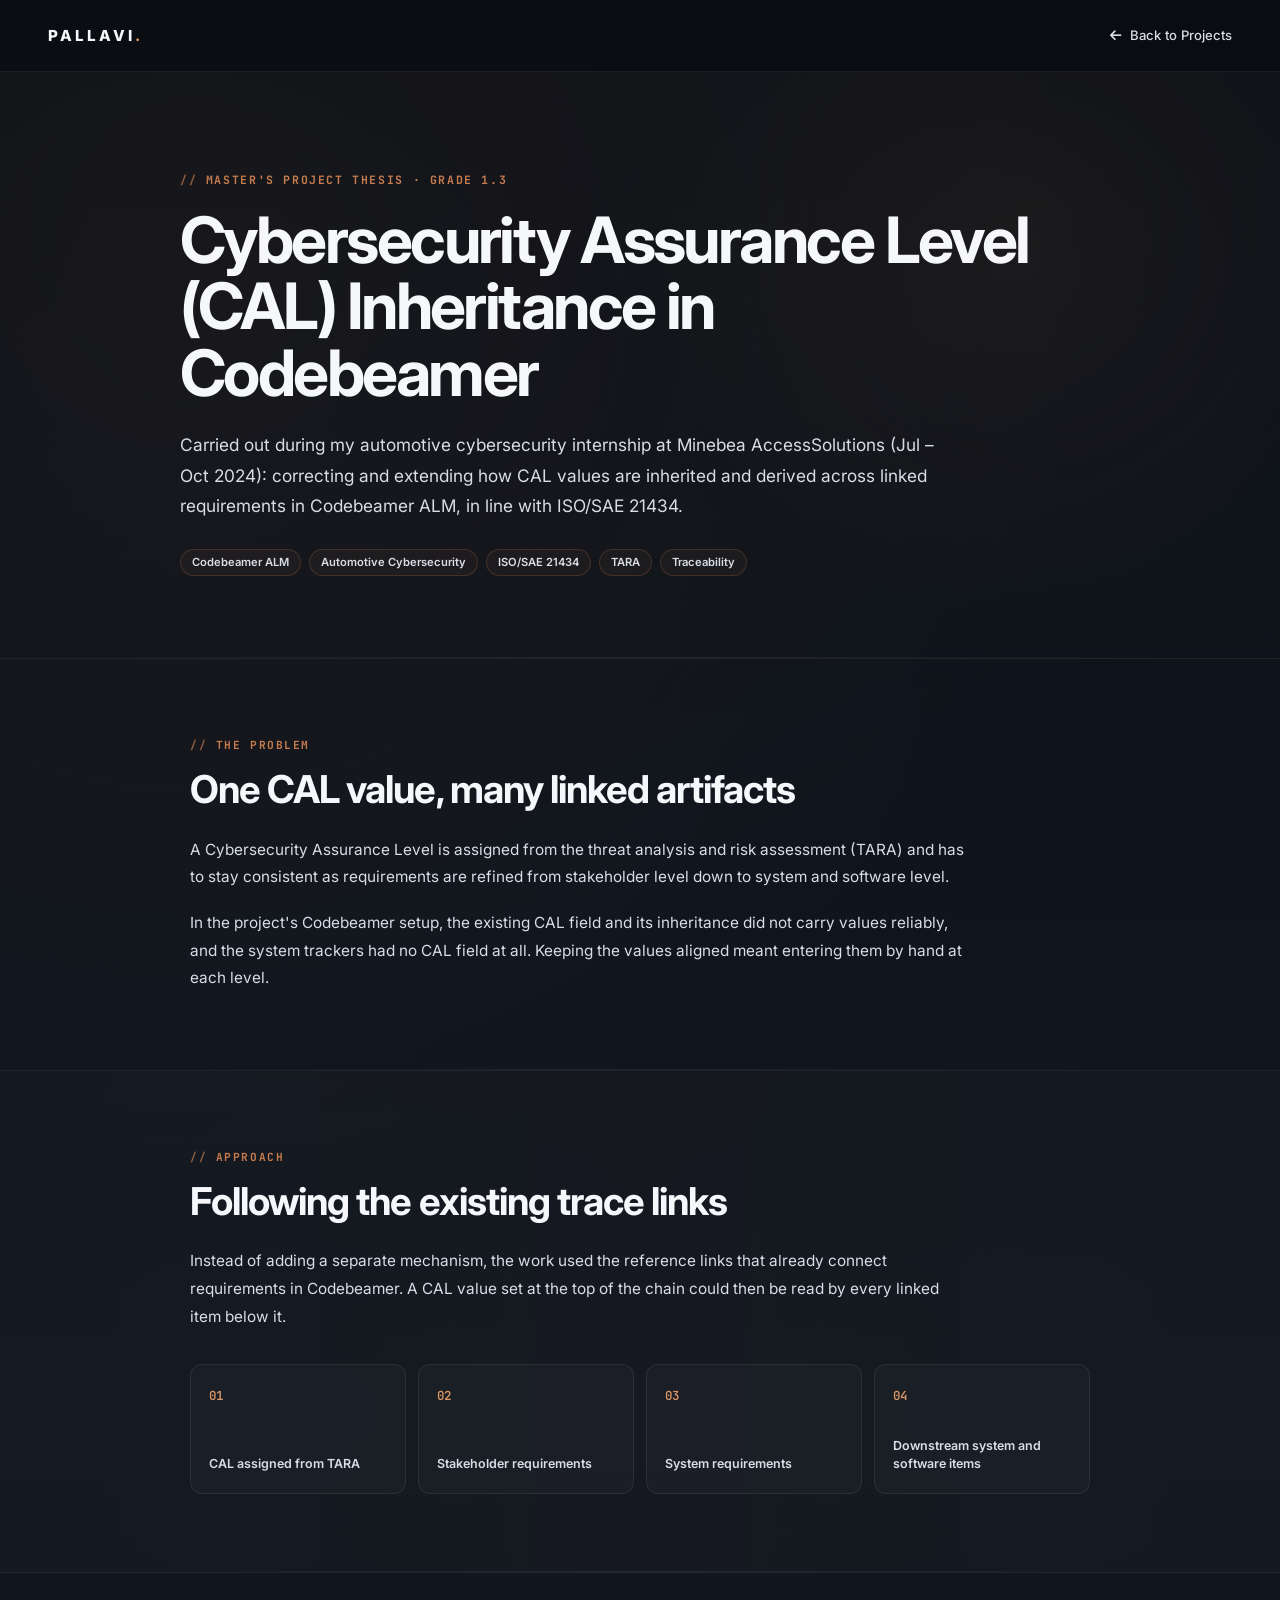
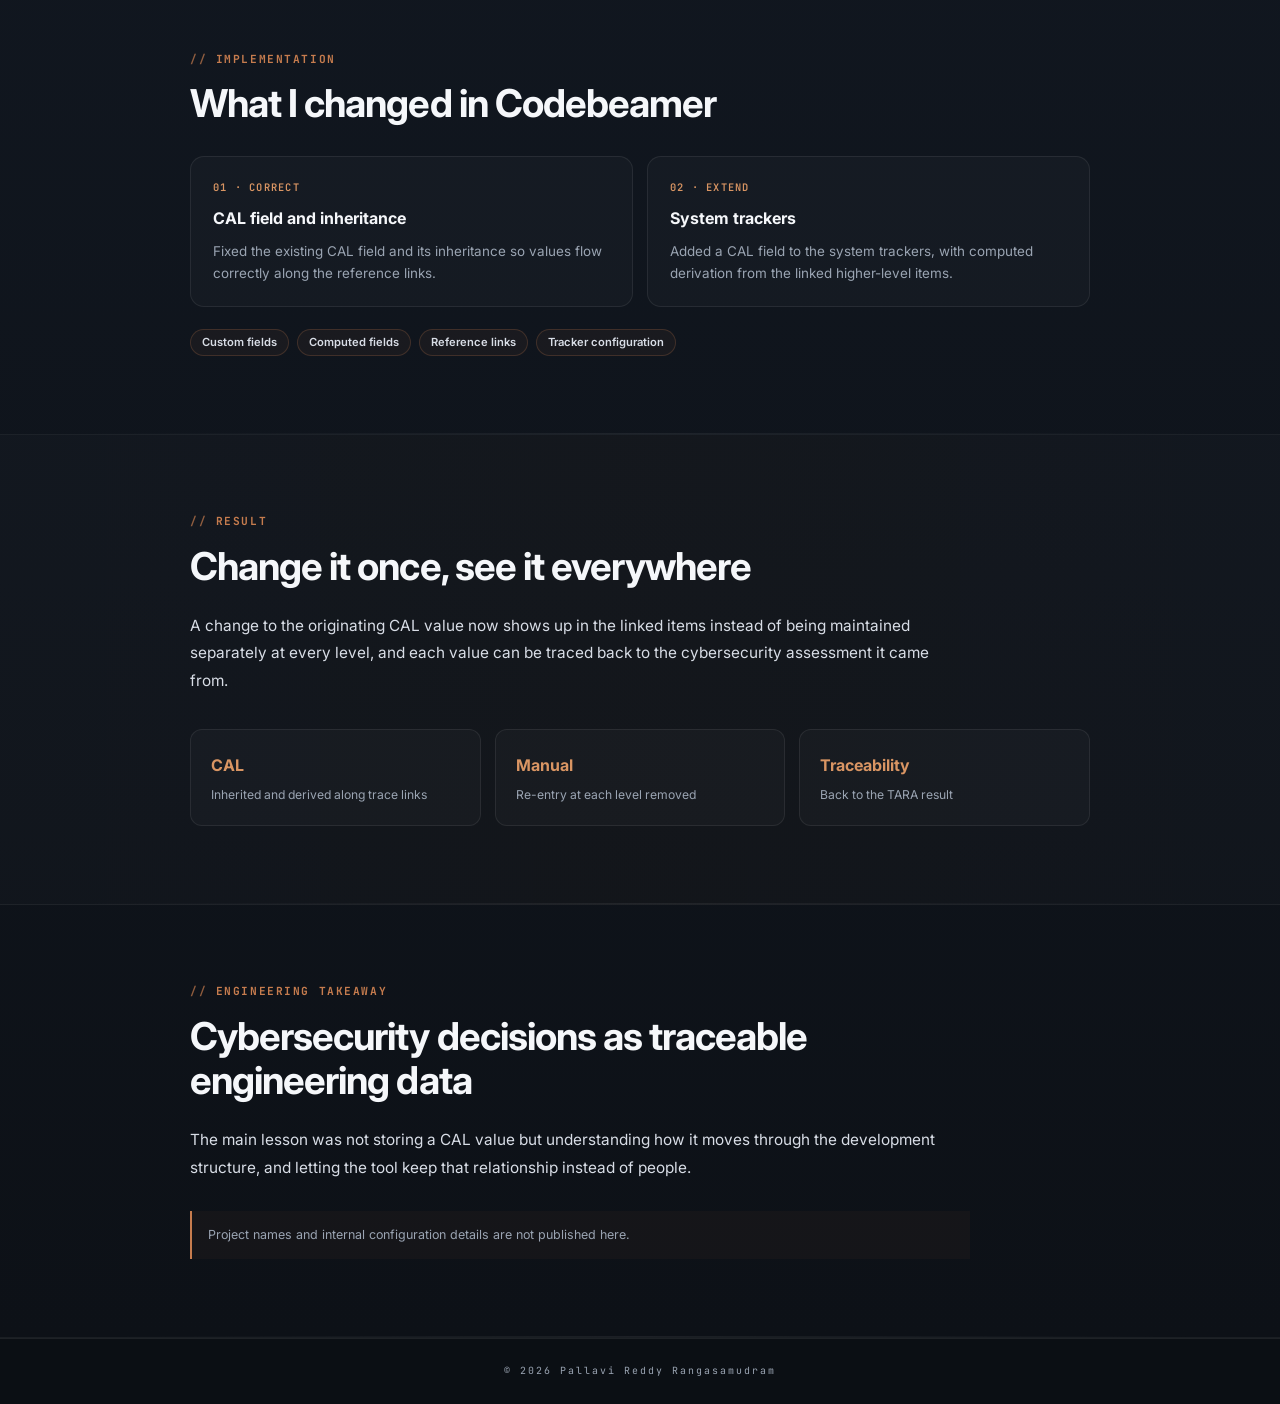
==== commit 8cb7784a: "updated an role" ====
--- a/cal-inheritance.html
+++ b/cal-inheritance.html
@@ -1,935 +1,149 @@
 <!DOCTYPE html>
 <html lang="en">
-
 <head>
-
     <meta charset="UTF-8">
-
-    <meta
-        name="viewport"
-        content="width=device-width, initial-scale=1.0"
-    >
-
-    <title>
-        Automated CAL Inheritance | Pallavi Reddy Rangasamudram
-    </title>
-
-    <link
-        rel="stylesheet"
-        href="style.css"
-    >
-
-    <link
-        href="https://fonts.googleapis.com/css2?family=Inter:wght@300;400;500;600;700;800&family=JetBrains+Mono:wght@400;500;600;700&display=swap"
-        rel="stylesheet"
-    >
-
-    <link
-        rel="stylesheet"
-        href="https://cdnjs.cloudflare.com/ajax/libs/font-awesome/6.5.2/css/all.min.css"
-    >
-
+    <meta name="viewport" content="width=device-width, initial-scale=1.0">
+    <title>CAL Inheritance in Codebeamer | Pallavi Reddy Rangasamudram</title>
+    <link rel="stylesheet" href="style.css">
+    <link href="https://fonts.googleapis.com/css2?family=Inter:wght@300;400;500;600;700;800&family=Space+Grotesk:wght@400;500;600;700&family=JetBrains+Mono:wght@400;500;600;700&display=swap" rel="stylesheet">
+    <link rel="stylesheet" href="https://cdnjs.cloudflare.com/ajax/libs/font-awesome/6.5.2/css/all.min.css">
 </head>
-
-
 <body>
 
-    <!-- =====================================================
-         NAVIGATION
-    ====================================================== -->
+<!-- NAVIGATION -->
+<nav id="navbar">
+    <div class="nav-logo">Pallavi<span>.</span></div>
+    <div class="case-nav-back">
+        <a href="index.html#projects"><i class="fas fa-arrow-left"></i> Back to Projects</a>
+    </div>
+</nav>
 
-    <nav id="navbar">
+<main class="case-page">
 
-        <div class="nav-logo">
-            Pallavi<span>.</span>
+<!-- HERO -->
+<section class="case-hero">
+    <div class="container">
+        <span class="s-tag">MASTER'S PROJECT THESIS · GRADE 1.3</span>
+        <h1>Cybersecurity Assurance Level (CAL) Inheritance in Codebeamer</h1>
+        <p class="case-lead">
+            Carried out during my automotive cybersecurity internship at
+            Minebea AccessSolutions (Jul – Oct 2024): correcting and extending
+            how CAL values are inherited and derived across linked requirements
+            in Codebeamer ALM, in line with ISO/SAE 21434.
+        </p>
+        <div class="case-tags">
+            <span>Codebeamer ALM</span>
+            <span>Automotive Cybersecurity</span>
+            <span>ISO/SAE 21434</span>
+            <span>TARA</span>
+            <span>Traceability</span>
         </div>
-
-        <div class="case-nav-back">
-
-            <a href="index.html#projects">
-                <i class="fas fa-arrow-left"></i>
-                Back to Projects
-            </a>
-
-        </div>
-
-    </nav>
-
-
-    <main class="case-page">
-
-
-        <!-- =================================================
-             HERO
-        ================================================== -->
-
-        <section class="case-hero">
-
-            <div class="container">
-
-                <span class="s-tag">
-                    MASTER'S PROJECT THESIS
-                </span>
-
-                <h1>
-                    Automated Cybersecurity Assurance
-                    Level (CAL) Inheritance
-                </h1>
-
-                <p class="case-lead">
-                    Exploring the automation of Cybersecurity Assurance
-                    Level propagation and traceability across automotive
-                    development artifacts using CodeBeamer ALM.
-                </p>
-
-
-                <div class="case-tags">
-
-                    <span>CodeBeamer ALM</span>
-                    <span>Automotive Cybersecurity</span>
-                    <span>TARA</span>
-                    <span>ASPICE V-Model</span>
-                    <span>Traceability</span>
-
-                </div>
-
-            </div>
-
-        </section>
-
-
-        <!-- =================================================
-             THE PROBLEM
-        ================================================== -->
-
-        <section class="case-section">
-
-            <div class="container">
-
-                <span class="s-tag">
-                    THE PROBLEM
-                </span>
-
-                <h2>
-                    Keeping cybersecurity assurance
-                    information consistent
-                </h2>
-
-                <p>
-                    Cybersecurity Assurance Levels need to remain
-                    consistent as cybersecurity requirements move
-                    through different stages of automotive development.
-                    When this information is tracked manually across
-                    interconnected artifacts, maintaining consistency
-                    and traceability becomes increasingly difficult.
-                </p>
-
-                <p>
-                    This project investigated how CAL information could
-                    be propagated automatically within CodeBeamer ALM,
-                    reducing repeated manual updates while maintaining
-                    the relationship between upstream requirements and
-                    their downstream engineering artifacts.
-                </p>
-
-            </div>
-
-        </section>
-
-
-        <!-- =================================================
-             APPROACH
-        ================================================== -->
-
-        <section class="case-section case-section-alt">
-
-            <div class="container">
-
-                <span class="s-tag">
-                    APPROACH
-                </span>
-
-                <h2>
-                    Connecting CAL information
-                    through the development chain
-                </h2>
-
-                <p>
-                    The approach used the relationships already present
-                    between engineering artifacts in CodeBeamer. A CAL
-                    value derived from cybersecurity analysis could then
-                    be carried through linked development artifacts
-                    instead of being repeatedly entered manually.
-                </p>
-
-
-                <div class="case-process">
-
-                    <div>
-
-                        <strong>01</strong>
-
-                        <span>
-                            CAL derived from TARA
-                        </span>
-
-                    </div>
-
-
-                    <div>
-
-                        <strong>02</strong>
-
-                        <span>
-                            Stakeholder requirements
-                        </span>
-
-                    </div>
-
-
-                    <div>
-
-                        <strong>03</strong>
-
-                        <span>
-                            System requirements
-                        </span>
-
-                    </div>
-
-
-                    <div>
-
-                        <strong>04</strong>
-
-                        <span>
-                            System &amp; software development
-                        </span>
-
-                    </div>
-
-                </div>
-
-            </div>
-
-        </section>
-
-
-        <!-- =================================================
-             IMPLEMENTATION
-        ================================================== -->
-
-        <section class="case-section">
-
-            <div class="container">
-
-                <span class="s-tag">
-                    IMPLEMENTATION
-                </span>
-
-                <h2>
-                    Automation inside CodeBeamer
-                </h2>
-
-                <p>
-                    A dedicated CAL field was introduced at the
-                    stakeholder-requirement level. Reference
-                    relationships between artifacts were then used
-                    to connect the CAL information with downstream
-                    development items.
-                </p>
-
-                <p>
-                    Computed fields and CodeBeamer logic were used
-                    to retrieve and propagate the relevant CAL value
-                    through the connected development chain. This
-                    created a traceable relationship between the
-                    original cybersecurity assessment and the
-                    corresponding engineering artifacts.
-                </p>
-
-
-                <div class="case-tags">
-
-                    <span>Custom CAL Fields</span>
-                    <span>Computed Fields</span>
-                    <span>Reference Links</span>
-                    <span>Traceability</span>
-
-                </div>
-
-            </div>
-
-        </section>
-
-
-        <!-- =================================================
-             RESULT
-        ================================================== -->
-
-        <section class="case-section case-section-alt">
-
-            <div class="container">
-
-                <span class="s-tag">
-                    RESULT
-                </span>
-
-                <h2>
-                    Reducing manual effort while
-                    preserving traceability
-                </h2>
-
-                <p>
-                    The implemented workflow demonstrated how CAL
-                    information could be propagated across connected
-                    development artifacts within CodeBeamer. Changes
-                    to the originating CAL information could therefore
-                    be reflected through the linked development chain
-                    instead of requiring the value to be maintained
-                    independently at every level.
-                </p>
-
-                <p>
-                    The result was a more consistent and traceable
-                    approach to handling cybersecurity assurance
-                    information across the development process.
-                </p>
-
-
-                <div class="case-stats">
-
-                    <div>
-
-                        <strong>CAL</strong>
-
-                        <span>
-                            automated propagation
-                        </span>
-
-                    </div>
-
-
-                    <div>
-
-                        <strong>ALM</strong>
-
-                        <span>
-                            integrated workflow
-                        </span>
-
-                    </div>
-
-
-                    <div>
-
-                        <strong>Traceability</strong>
-
-                        <span>
-                            across linked artifacts
-                        </span>
-
-                    </div>
-
-                </div>
-
-            </div>
-
-        </section>
-            <!-- =========================================================
-     THESIS — ENGINEERING WORK
-     ========================================================= -->
-
-<section class="case-section case-section-alt">
-
-    <div class="container">
-
-        <span class="s-tag">
-            SYSTEM DEVELOPMENT
-        </span>
-
-        <h2>
-            From proof of concept to a
-            6-DOF robotic test platform
-        </h2>
-
-        <p>
-            The work progressed in two stages. A Braccio robotic arm was
-            first used as a proof of concept to validate the closed-loop
-            test architecture and investigate reliable interaction with
-            the capacitive sensor.
-        </p>
-
-        <p>
-            The concept was then extended to an industrial-grade 6-DOF
-            Arctos robotic platform, providing greater reach, torque,
-            repeatability and flexibility for automated door-handle
-            validation.
-        </p>
-
-
-        <div class="case-process">
-
-            <div>
-                <strong>01</strong>
-                <span>
-                    Braccio proof of concept
-                </span>
-            </div>
-
-            <div>
-                <strong>02</strong>
-                <span>
-                    Closed-loop CAN validation
-                </span>
-            </div>
-
-            <div>
-                <strong>03</strong>
-                <span>
-                    End-effector investigation
-                </span>
-            </div>
-
-            <div>
-                <strong>04</strong>
-                <span>
-                    Arctos 6-DOF integration
-                </span>
-            </div>
-
-        </div>
-
     </div>
-
 </section>
 
-
-<!-- =========================================================
-     THESIS — CLOSED LOOP
-     ========================================================= -->
-
+<!-- PROBLEM -->
 <section class="case-section">
-
     <div class="container">
-
-        <span class="s-tag">
-            CLOSED-LOOP VALIDATION
-        </span>
-
-        <h2>
-            Connecting robotic motion
-            with ECU feedback
-        </h2>
-
+        <span class="s-tag">THE PROBLEM</span>
+        <h2>One CAL value, many linked artifacts</h2>
         <p>
-            The Braccio proof of concept was used to establish the
-            communication and feedback architecture before moving to
-            the larger robotic platform.
+            A Cybersecurity Assurance Level is assigned from the threat analysis
+            and risk assessment (TARA) and has to stay consistent as requirements
+            are refined from stakeholder level down to system and software level.
         </p>
-
         <p>
-            The robotic arm performed the programmed approach or
-            handle interaction while CANoe monitored the corresponding
-            ECU signals. CAPL logic evaluated the sensor response within
-            a defined time window and returned a DETECTED or NOT DETECTED
-            result to the controller.
+            In the project's Codebeamer setup, the existing CAL field and its
+            inheritance did not carry values reliably, and the system trackers
+            had no CAL field at all. Keeping the values aligned meant entering
+            them by hand at each level.
         </p>
-
-        <p>
-            When detection was not achieved, the controller could retry
-            the action automatically. This created a closed-loop sequence
-            rather than relying only on predefined robot movement.
-        </p>
-
-
-        <div class="case-stats">
-
-            <div>
-                <strong>CAN</strong>
-                <span>
-                    Communication between controller,
-                    robot and test system
-                </span>
-            </div>
-
-            <div>
-                <strong>CAPL</strong>
-                <span>
-                    Signal evaluation and
-                    detection logic in CANoe
-                </span>
-            </div>
-
-            <div>
-                <strong>R&amp;R</strong>
-                <span>
-                    Repeatability and reproducibility
-                    evaluation
-                </span>
-            </div>
-
-        </div>
-
     </div>
-
 </section>
 
-
-<!-- =========================================================
-     THESIS — END EFFECTOR
-     ========================================================= -->
-
+<!-- APPROACH -->
 <section class="case-section case-section-alt">
-
     <div class="container">
-
-        <span class="s-tag">
-            END-EFFECTOR INVESTIGATION
-        </span>
-
-        <h2>
-            The robot could reach the handle.
-            The harder problem was making it feel like a finger.
-        </h2>
-
+        <span class="s-tag">APPROACH</span>
+        <h2>Following the existing trace links</h2>
         <p>
-            A robotic arm can reproduce position and motion, but a
-            capacitive sensor responds to the electrical interaction
-            between the probe, sensor and surrounding environment.
-            A simple metal tip therefore did not reliably reproduce
-            the behaviour of human interaction.
+            Instead of adding a separate mechanism, the work used the reference
+            links that already connect requirements in Codebeamer. A CAL value set
+            at the top of the chain could then be read by every linked item below it.
         </p>
-
-        <p>
-            I investigated different probe materials, geometries and
-            grounding configurations using the Braccio platform.
-            The experiments considered approach and lock interactions
-            at room temperature as well as at approximately -40°C and
-            +80°C.
-        </p>
-
-        <p>
-            Force, probe surface area, grounding and probe weight were
-            treated as relevant factors because they influenced the
-            observed sensor response.
-        </p>
-
-
-        <div class="case-material-grid">
-
-            <div class="case-material-card">
-
-                <span class="case-material-number">
-                    01
-                </span>
-
-                <h3>
-                    Copper block
-                </h3>
-
-                <p>
-                    Produced a measurable response when grounded and
-                    provided a useful reference for comparison with
-                    other probe configurations.
-                </p>
-
-                <span class="case-material-result">
-                    Grounded approach Δ ≈ 60–125
-                </span>
-
-            </div>
-
-
-            <div class="case-material-card">
-
-                <span class="case-material-number">
-                    02
-                </span>
-
-                <h3>
-                    Copper plate + NFC antenna + foam
-                </h3>
-
-                <p>
-                    Showed the most consistent response among the
-                    investigated configurations and provided a closer
-                    match to the measured human-finger reference range.
-                </p>
-
-                <span class="case-material-result">
-                    Approach Δ ≈ 90–120 at RT
-                </span>
-
-            </div>
-
-
-            <div class="case-material-card">
-
-                <span class="case-material-number">
-                    03
-                </span>
-
-                <h3>
-                    Copper sheet + electrode gel
-                </h3>
-
-                <p>
-                    Increasing the effective electrode area produced a
-                    strong response. Further investigation was required
-                    to understand its behaviour under extreme-temperature
-                    conditions.
-                </p>
-
-                <span class="case-material-result">
-                    Grounded approach Δ ≈ 95–105
-                </span>
-
-            </div>
-
+        <div class="case-process">
+            <div><strong>01</strong><span>CAL assigned from TARA</span></div>
+            <div><strong>02</strong><span>Stakeholder requirements</span></div>
+            <div><strong>03</strong><span>System requirements</span></div>
+            <div><strong>04</strong><span>Downstream system and software items</span></div>
         </div>
-
-
-        <div class="case-callout">
-
-            <span class="case-callout-label">
-                ENGINEERING OBSERVATION
-            </span>
-
-            <p>
-                The investigation showed that reliable capacitive
-                interaction was not determined by the material alone.
-                Geometry, surface area, grounding, applied force and
-                environmental conditions all affected the sensor response.
-            </p>
-
-        </div>
-
     </div>
-
 </section>
 
-
-<!-- =========================================================
-     THESIS — ARCTOS
-     ========================================================= -->
-
+<!-- IMPLEMENTATION -->
 <section class="case-section">
-
     <div class="container">
-
-        <span class="s-tag">
-            ROBOTIC INTEGRATION
-        </span>
-
-        <h2>
-            Building the Arctos platform
-        </h2>
-
-        <p>
-            After validating the core concept, the system was extended
-            to a 6-DOF Arctos robotic arm. The platform provided a more
-            rigid and scalable mechanical architecture for repetitive
-            testing.
-        </p>
-
-        <p>
-            My work covered component sourcing, BOM management,
-            mechanical assembly, motor and gearbox installation,
-            encoder positioning, electrical integration and joint
-            calibration.
-        </p>
-
-        <p>
-            The system used integrated magnetic encoders and CAN-based
-            communication, allowing the physical robot to be connected
-            to the existing control and validation environment.
-        </p>
-
-
-        <div class="case-process">
-
-            <div>
-                <strong>6-DOF</strong>
-                <span>
-                    Full articulated robotic platform
-                </span>
+        <span class="s-tag">IMPLEMENTATION</span>
+        <h2>What I changed in Codebeamer</h2>
+        <div class="case-grid-2">
+            <div class="case-card">
+                <span class="case-card-number">01 · CORRECT</span>
+                <h3>CAL field and inheritance</h3>
+                <p>Fixed the existing CAL field and its inheritance so values flow correctly along the reference links.</p>
             </div>
-
-            <div>
-                <strong>600 mm</strong>
-                <span>
-                    Approximate reach
-                </span>
+            <div class="case-card">
+                <span class="case-card-number">02 · EXTEND</span>
+                <h3>System trackers</h3>
+                <p>Added a CAL field to the system trackers, with computed derivation from the linked higher-level items.</p>
             </div>
-
-            <div>
-                <strong>1 kg</strong>
-                <span>
-                    Stated payload capability
-                </span>
-            </div>
-
-            <div>
-                <strong>CAN</strong>
-                <span>
-                    Native communication architecture
-                </span>
-            </div>
-
         </div>
-
+        <div class="case-tags">
+            <span>Custom fields</span>
+            <span>Computed fields</span>
+            <span>Reference links</span>
+            <span>Tracker configuration</span>
+        </div>
     </div>
-
 </section>
 
-
-<!-- =========================================================
-     THESIS — ENGINEERING WORK
-     ========================================================= -->
-
+<!-- RESULT -->
 <section class="case-section case-section-alt">
-
     <div class="container">
-
-        <span class="s-tag">
-            WHAT I ACTUALLY WORKED ON
-        </span>
-
-        <h2>
-            Hardware, software and validation
-            had to work as one system.
-        </h2>
-
-        <div class="case-work-grid">
-
-            <div class="case-work-item">
-                <strong>Mechanical</strong>
-                <p>
-                    Assembly, gearbox integration, encoder positioning,
-                    3D-printed components, mounting and end-effector
-                    development.
-                </p>
-            </div>
-
-            <div class="case-work-item">
-                <strong>Embedded</strong>
-                <p>
-                    C/C++ firmware, Arduino-based control, CAN
-                    communication and interrupt-driven message handling.
-                </p>
-            </div>
-
-            <div class="case-work-item">
-                <strong>Validation</strong>
-                <p>
-                    Sensor detection, repeatability testing, closed-loop
-                    feedback and investigation of unexpected behaviour.
-                </p>
-            </div>
-
-            <div class="case-work-item">
-                <strong>Integration</strong>
-                <p>
-                    Connecting robotic motion, ECU behaviour, CANoe/CAPL
-                    monitoring and the physical test environment.
-                </p>
-            </div>
-
+        <span class="s-tag">RESULT</span>
+        <h2>Change it once, see it everywhere</h2>
+        <p>
+            A change to the originating CAL value now shows up in the linked items
+            instead of being maintained separately at every level, and each value
+            can be traced back to the cybersecurity assessment it came from.
+        </p>
+        <div class="case-stats">
+            <div><strong>CAL</strong><span>Inherited and derived along trace links</span></div>
+            <div><strong>Manual</strong><span>Re-entry at each level removed</span></div>
+            <div><strong>Traceability</strong><span>Back to the TARA result</span></div>
         </div>
-
     </div>
-
 </section>
 
-
-<!-- =========================================================
-     THESIS — EVIDENCE
-     ========================================================= -->
-
+<!-- TAKEAWAY -->
 <section class="case-section">
-
     <div class="container">
-
-        <span class="s-tag">
-            PROJECT EVIDENCE
-        </span>
-
-        <h2>
-            Supporting material
-        </h2>
-
-        <div class="case-evidence-grid">
-
-            <div class="case-evidence-card">
-
-                <div class="case-evidence-icon">
-                    <i class="fas fa-file-powerpoint"></i>
-                </div>
-
-                <div>
-                    <span class="case-evidence-type">
-                        THESIS PRESENTATION
-                    </span>
-
-                    <h3>
-                        Master Thesis Presentation
-                    </h3>
-
-                    <p>
-                        The original presentation contains detailed
-                        internal project information and is therefore
-                        not publicly distributed.
-                    </p>
-
-                    <span class="case-evidence-note">
-                        Available for discussion where appropriate.
-                    </span>
-                </div>
-
-            </div>
-
-
-            <div class="case-evidence-card">
-
-                <div class="case-evidence-icon">
-                    <i class="fas fa-microscope"></i>
-                </div>
-
-                <div>
-                    <span class="case-evidence-type">
-                        END-EFFECTOR STUDY
-                    </span>
-
-                    <h3>
-                        Material &amp; Sensor Interaction
-                    </h3>
-
-                    <p>
-                        Experimental work comparing probe materials,
-                        grounding configurations, temperature conditions
-                        and sensor response is summarised in this case
-                        study.
-                    </p>
-
-                    <a href="#end-effector-results"
-                       class="case-evidence-link">
-                        View selected results
-                        <i class="fas fa-arrow-down"></i>
-                    </a>
-                </div>
-
-            </div>
-
-        </div>
-
+        <span class="s-tag">ENGINEERING TAKEAWAY</span>
+        <h2>Cybersecurity decisions as traceable engineering data</h2>
+        <p>
+            The main lesson was not storing a CAL value but understanding how it
+            moves through the development structure, and letting the tool keep
+            that relationship instead of people.
+        </p>
+        <p class="case-confidential">
+            Project names and internal configuration details are not published here.
+        </p>
     </div>
-
 </section>
 
+</main>
 
-<!-- =========================================================
-     THESIS — FINAL TAKEAWAY
-     ========================================================= -->
-
-<section class="case-section" id="end-effector-results">
-
-    <div class="container">
-
-        <span class="s-tag">
-            ENGINEERING TAKEAWAY
-        </span>
-
-        <h2>
-            Automation was not only about
-            making the robot move.
-        </h2>
-
-        <p>
-            The central challenge was making the complete test system
-            behave predictably: mechanical motion, sensor interaction,
-            embedded control, communication and ECU feedback all had
-            to work together.
-        </p>
-
-        <p>
-            The project gave me practical experience in taking a
-            robotic system from component-level assembly through
-            commissioning, integration, debugging and validation.
-        </p>
-
-        <p class="case-confidential">
-            Project-specific product information, internal test
-            documentation and confidential company material have been
-            intentionally excluded from this public case study.
-        </p>
-
-    </div>
-
-</section>
-
-        <!-- =================================================
-             ENGINEERING TAKEAWAY
-        ================================================== -->
-
-        <section class="case-section">
-
-            <div class="container">
-
-                <span class="s-tag">
-                    ENGINEERING TAKEAWAY
-                </span>
-
-                <h2>
-                    Turning cybersecurity decisions
-                    into traceable engineering data
-                </h2>
-
-                <p>
-                    The project showed how ALM tooling can be used not
-                    only to manage engineering information, but also
-                    to connect cybersecurity decisions with the
-                    development artifacts that depend on them.
-                </p>
-
-                <p>
-                    For me, the main engineering challenge was not
-                    simply storing a CAL value, but understanding how
-                    that information moves through the development
-                    structure and how the tool can preserve that
-                    relationship automatically.
-                </p>
-
-                <p class="case-confidential">
-                    Selected implementation details have been omitted
-                    due to project confidentiality.
-                </p>
-
-            </div>
-
-        </section>
-
-
-    </main>
-
-
-    <!-- =====================================================
-         FOOTER
-    ====================================================== -->
-
-    <footer>
-
-        <div class="container">
-
-            <p>
-                © 2026 Pallavi Reddy Rangasamudram
-            </p>
-
-        </div>
-
-    </footer>
-
+<footer>
+    <div class="container"><p>© 2026 Pallavi Reddy Rangasamudram</p></div>
+</footer>
 
 </body>
-
 </html>
--- a/style.css
+++ b/style.css
@@ -2109,6 +2109,13 @@
 
     z-index: 2;
 }
+/* EXPERIENCE — subtle job location */
+.timeline-heading{
+    display:flex;
+    justify-content:space-between;
+    align-items:flex-start;
+    gap:20px;
+}
 
 
 /* =========================================
@@ -2130,7 +2137,26 @@
     letter-spacing: .3px;
     line-height: 1.4;
 }
-
+.timeline-year{
+    display:flex;
+    align-items:center;
+    justify-content:space-between;
+    width:100%;
+    box-sizing:border-box;
+}
+
+.timeline-date{
+    color:#d98a4f;
+    font-weight:600;
+}
+
+.timeline-location{
+    color:#d98a4f;
+    font-size:0.82rem;
+    font-weight:500;
+    white-space:nowrap;
+    margin-left:auto;
+}
 
 /* =========================================
    EXPERIENCE CONTENT
@@ -3284,4 +3310,84 @@
     }
 }
 @keyframes blink { 0%,100%{opacity:1} 50%{opacity:0} }
-
+/* =========================================================
+   FIXES: project card labels, card tags, case-study cards
+   ========================================================= */
+
+/* Card label: undo the featured-thesis box styles */
+.proj-body .proj-featured{
+    width:auto;
+    margin:0 0 9px;
+    padding:0;
+    border:none;
+    border-radius:0;
+    background:none;
+    overflow:visible;
+    box-shadow:none;
+    transform:none;
+}
+
+/* Tags inside the smaller project cards */
+.proj-body .proj-tags{
+    display:flex;
+    flex-wrap:wrap;
+    gap:7px;
+}
+.proj-body .proj-tag{
+    display:inline-flex;
+    align-items:center;
+    padding:5px 9px;
+    border:1px solid rgba(198,124,78,.22);
+    border-radius:6px;
+    background:rgba(198,124,78,.035);
+    color:var(--text-light);
+    font-size:.62rem;
+    font-weight:600;
+    line-height:1.35;
+}
+
+/* Two-column cards on the case-study pages */
+.case-grid-2{
+    display:grid;
+    grid-template-columns:repeat(2,1fr);
+    gap:14px;
+    margin:30px 0 8px;
+}
+.case-card{
+    padding:22px;
+    border:1px solid rgba(255,255,255,.075);
+    border-radius:14px;
+    background:rgba(255,255,255,.025);
+}
+.case-card-number{
+    display:block;
+    margin-bottom:12px;
+    font-family:"JetBrains Mono",monospace;
+    font-size:.65rem;
+    font-weight:600;
+    letter-spacing:.12em;
+    color:var(--accent-l);
+}
+.case-card h3{
+    margin:0 0 10px;
+    font-size:1rem;
+    line-height:1.35;
+    color:var(--text);
+}
+.case-card ul{
+    margin:0;
+    padding-left:18px;
+    font-size:.85rem;
+    line-height:1.75;
+    color:var(--muted);
+}
+.case-card p{
+    margin:0 !important;
+    font-size:.84rem !important;
+    line-height:1.65 !important;
+    color:var(--muted) !important;
+}
+
+@media(max-width:700px){
+    .case-grid-2{ grid-template-columns:1fr; }
+}
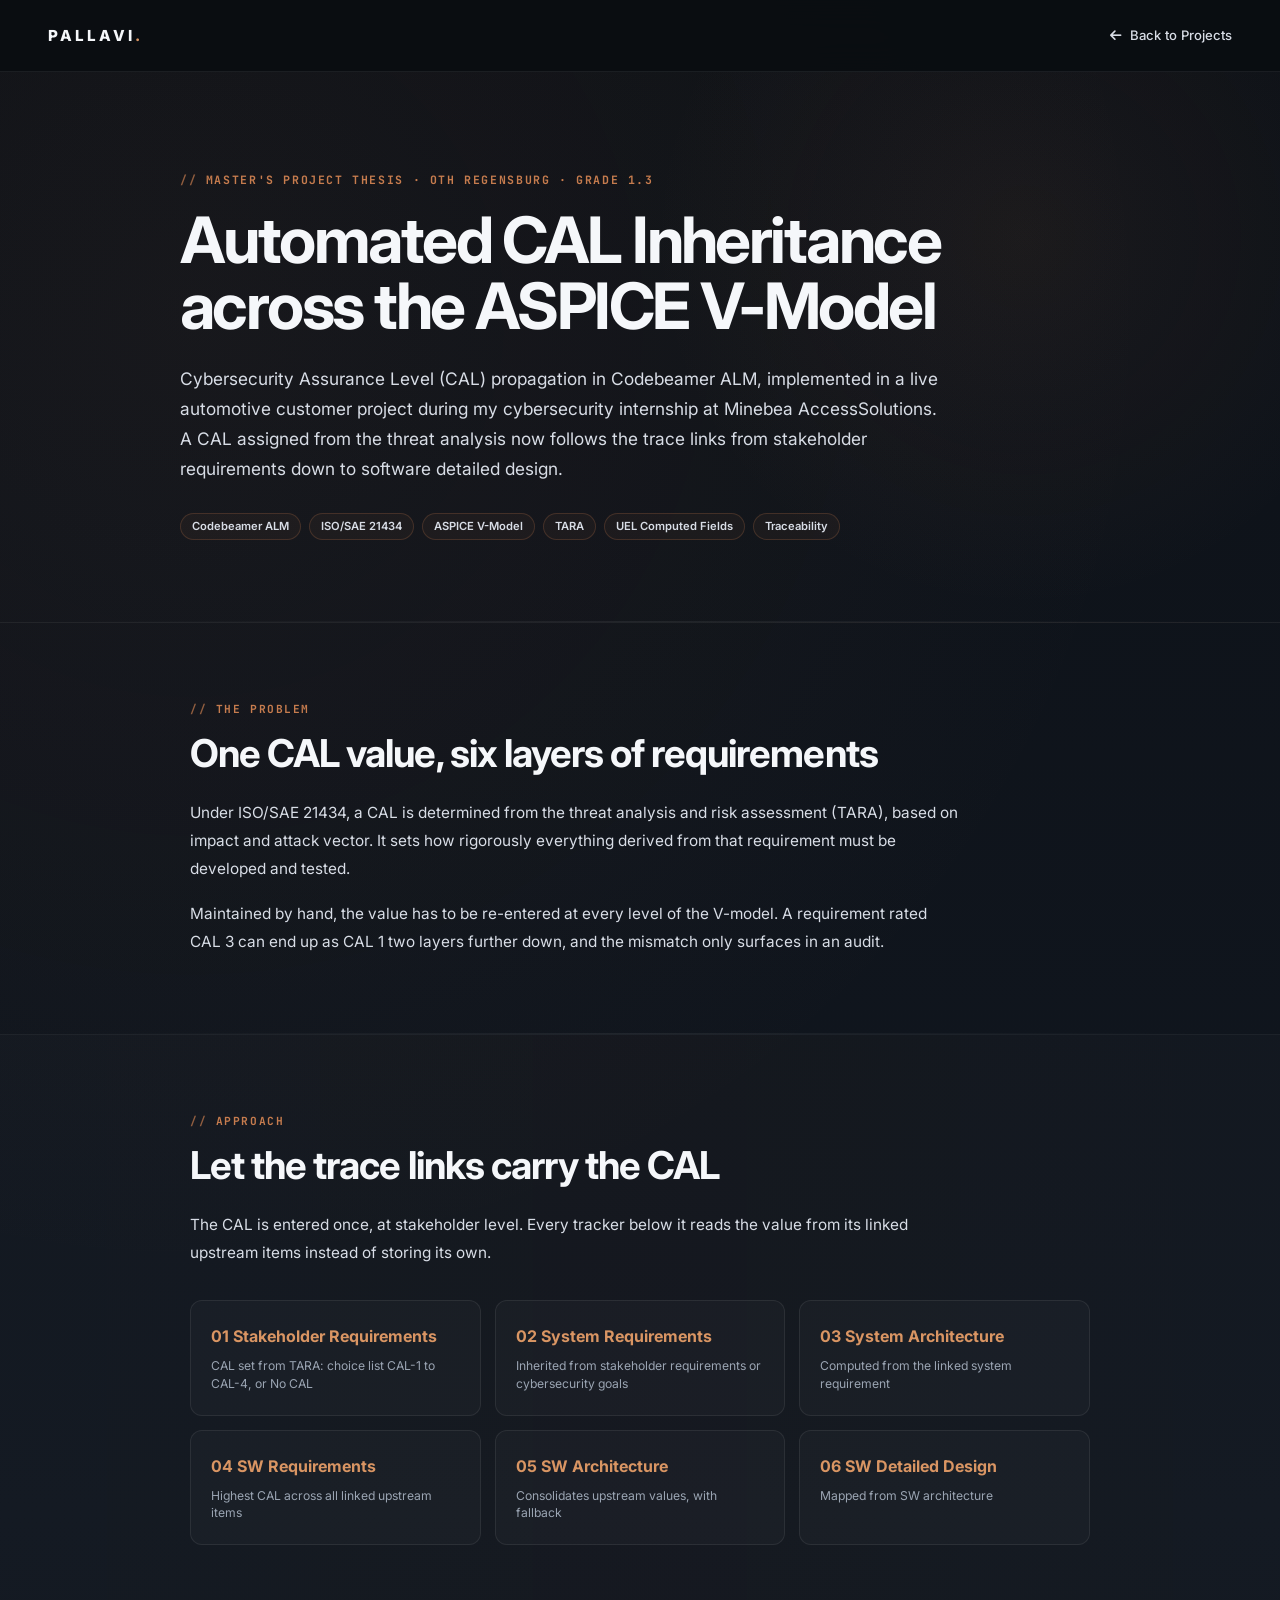
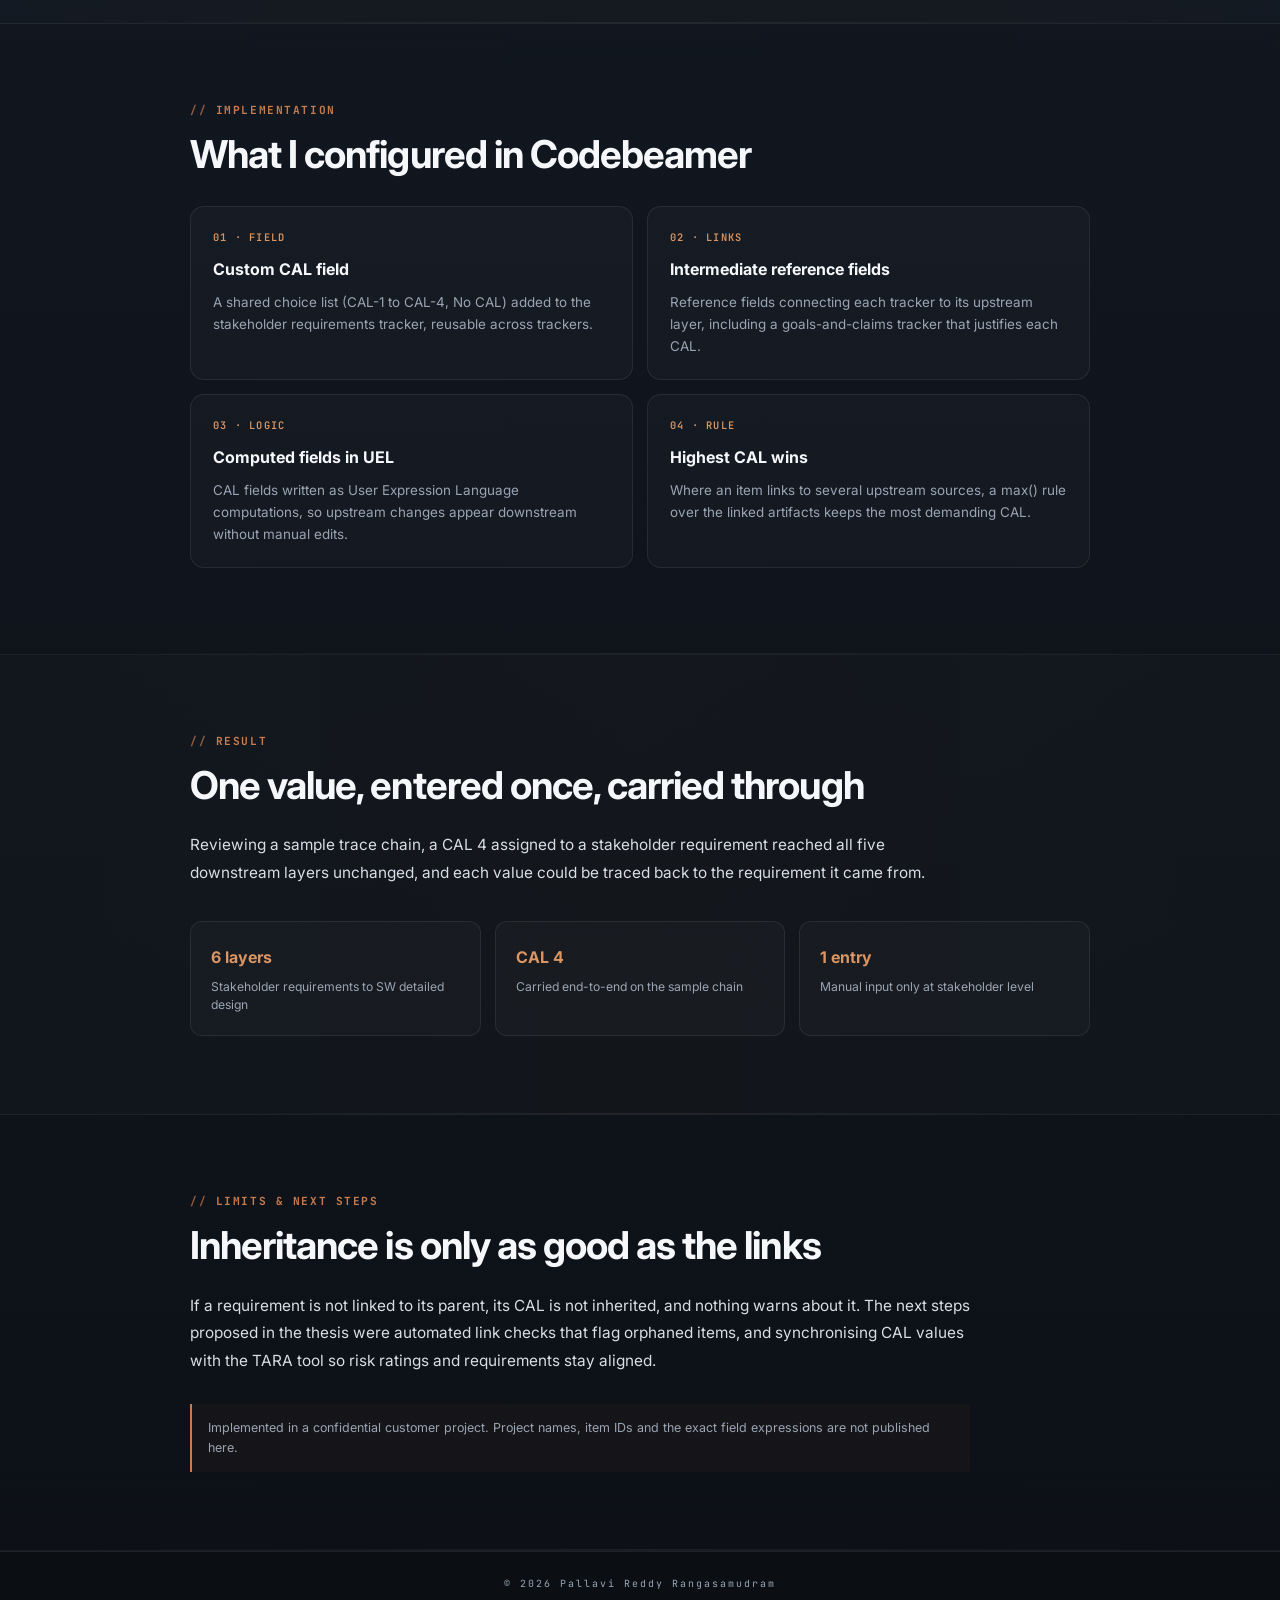
==== commit d6a29a56: "updated project thesis html" ====
--- a/cal-inheritance.html
+++ b/cal-inheritance.html
@@ -3,7 +3,7 @@
 <head>
     <meta charset="UTF-8">
     <meta name="viewport" content="width=device-width, initial-scale=1.0">
-    <title>CAL Inheritance in Codebeamer | Pallavi Reddy Rangasamudram</title>
+    <title>Automated CAL Inheritance | Pallavi Reddy Rangasamudram</title>
     <link rel="stylesheet" href="style.css">
     <link href="https://fonts.googleapis.com/css2?family=Inter:wght@300;400;500;600;700;800&family=Space+Grotesk:wght@400;500;600;700&family=JetBrains+Mono:wght@400;500;600;700&display=swap" rel="stylesheet">
     <link rel="stylesheet" href="https://cdnjs.cloudflare.com/ajax/libs/font-awesome/6.5.2/css/all.min.css">
@@ -23,19 +23,21 @@
 <!-- HERO -->
 <section class="case-hero">
     <div class="container">
-        <span class="s-tag">MASTER'S PROJECT THESIS · GRADE 1.3</span>
-        <h1>Cybersecurity Assurance Level (CAL) Inheritance in Codebeamer</h1>
+        <span class="s-tag">MASTER'S PROJECT THESIS · OTH REGENSBURG · GRADE 1.3</span>
+        <h1>Automated CAL Inheritance across the ASPICE V-Model</h1>
         <p class="case-lead">
-            Carried out during my automotive cybersecurity internship at
-            Minebea AccessSolutions (Jul – Oct 2024): correcting and extending
-            how CAL values are inherited and derived across linked requirements
-            in Codebeamer ALM, in line with ISO/SAE 21434.
+            Cybersecurity Assurance Level (CAL) propagation in Codebeamer ALM,
+            implemented in a live automotive customer project during my
+            cybersecurity internship at Minebea AccessSolutions. A CAL assigned
+            from the threat analysis now follows the trace links from stakeholder
+            requirements down to software detailed design.
         </p>
         <div class="case-tags">
             <span>Codebeamer ALM</span>
-            <span>Automotive Cybersecurity</span>
             <span>ISO/SAE 21434</span>
+            <span>ASPICE V-Model</span>
             <span>TARA</span>
+            <span>UEL Computed Fields</span>
             <span>Traceability</span>
         </div>
     </div>
@@ -45,17 +47,17 @@
 <section class="case-section">
     <div class="container">
         <span class="s-tag">THE PROBLEM</span>
-        <h2>One CAL value, many linked artifacts</h2>
+        <h2>One CAL value, six layers of requirements</h2>
         <p>
-            A Cybersecurity Assurance Level is assigned from the threat analysis
-            and risk assessment (TARA) and has to stay consistent as requirements
-            are refined from stakeholder level down to system and software level.
+            Under ISO/SAE 21434, a CAL is determined from the threat analysis
+            and risk assessment (TARA), based on impact and attack vector. It sets
+            how rigorously everything derived from that requirement must be
+            developed and tested.
         </p>
         <p>
-            In the project's Codebeamer setup, the existing CAL field and its
-            inheritance did not carry values reliably, and the system trackers
-            had no CAL field at all. Keeping the values aligned meant entering
-            them by hand at each level.
+            Maintained by hand, the value has to be re-entered at every level of
+            the V-model. A requirement rated CAL&nbsp;3 can end up as CAL&nbsp;1
+            two layers further down, and the mismatch only surfaces in an audit.
         </p>
     </div>
 </section>
@@ -64,17 +66,18 @@
 <section class="case-section case-section-alt">
     <div class="container">
         <span class="s-tag">APPROACH</span>
-        <h2>Following the existing trace links</h2>
+        <h2>Let the trace links carry the CAL</h2>
         <p>
-            Instead of adding a separate mechanism, the work used the reference
-            links that already connect requirements in Codebeamer. A CAL value set
-            at the top of the chain could then be read by every linked item below it.
+            The CAL is entered once, at stakeholder level. Every tracker below it
+            reads the value from its linked upstream items instead of storing its own.
         </p>
-        <div class="case-process">
-            <div><strong>01</strong><span>CAL assigned from TARA</span></div>
-            <div><strong>02</strong><span>Stakeholder requirements</span></div>
-            <div><strong>03</strong><span>System requirements</span></div>
-            <div><strong>04</strong><span>Downstream system and software items</span></div>
+        <div class="case-stats">
+            <div><strong>01 Stakeholder Requirements</strong><span>CAL set from TARA: choice list CAL-1 to CAL-4, or No CAL</span></div>
+            <div><strong>02 System Requirements</strong><span>Inherited from stakeholder requirements or cybersecurity goals</span></div>
+            <div><strong>03 System Architecture</strong><span>Computed from the linked system requirement</span></div>
+            <div><strong>04 SW Requirements</strong><span>Highest CAL across all linked upstream items</span></div>
+            <div><strong>05 SW Architecture</strong><span>Consolidates upstream values, with fallback</span></div>
+            <div><strong>06 SW Detailed Design</strong><span>Mapped from SW architecture</span></div>
         </div>
     </div>
 </section>
@@ -83,24 +86,28 @@
 <section class="case-section">
     <div class="container">
         <span class="s-tag">IMPLEMENTATION</span>
-        <h2>What I changed in Codebeamer</h2>
+        <h2>What I configured in Codebeamer</h2>
         <div class="case-grid-2">
             <div class="case-card">
-                <span class="case-card-number">01 · CORRECT</span>
-                <h3>CAL field and inheritance</h3>
-                <p>Fixed the existing CAL field and its inheritance so values flow correctly along the reference links.</p>
+                <span class="case-card-number">01 · FIELD</span>
+                <h3>Custom CAL field</h3>
+                <p>A shared choice list (CAL-1 to CAL-4, No CAL) added to the stakeholder requirements tracker, reusable across trackers.</p>
             </div>
             <div class="case-card">
-                <span class="case-card-number">02 · EXTEND</span>
-                <h3>System trackers</h3>
-                <p>Added a CAL field to the system trackers, with computed derivation from the linked higher-level items.</p>
+                <span class="case-card-number">02 · LINKS</span>
+                <h3>Intermediate reference fields</h3>
+                <p>Reference fields connecting each tracker to its upstream layer, including a goals-and-claims tracker that justifies each CAL.</p>
             </div>
-        </div>
-        <div class="case-tags">
-            <span>Custom fields</span>
-            <span>Computed fields</span>
-            <span>Reference links</span>
-            <span>Tracker configuration</span>
+            <div class="case-card">
+                <span class="case-card-number">03 · LOGIC</span>
+                <h3>Computed fields in UEL</h3>
+                <p>CAL fields written as User Expression Language computations, so upstream changes appear downstream without manual edits.</p>
+            </div>
+            <div class="case-card">
+                <span class="case-card-number">04 · RULE</span>
+                <h3>Highest CAL wins</h3>
+                <p>Where an item links to several upstream sources, a max() rule over the linked artifacts keeps the most demanding CAL.</p>
+            </div>
         </div>
     </div>
 </section>
@@ -109,32 +116,34 @@
 <section class="case-section case-section-alt">
     <div class="container">
         <span class="s-tag">RESULT</span>
-        <h2>Change it once, see it everywhere</h2>
+        <h2>One value, entered once, carried through</h2>
         <p>
-            A change to the originating CAL value now shows up in the linked items
-            instead of being maintained separately at every level, and each value
-            can be traced back to the cybersecurity assessment it came from.
+            Reviewing a sample trace chain, a CAL&nbsp;4 assigned to a stakeholder
+            requirement reached all five downstream layers unchanged, and each
+            value could be traced back to the requirement it came from.
         </p>
         <div class="case-stats">
-            <div><strong>CAL</strong><span>Inherited and derived along trace links</span></div>
-            <div><strong>Manual</strong><span>Re-entry at each level removed</span></div>
-            <div><strong>Traceability</strong><span>Back to the TARA result</span></div>
+            <div><strong>6 layers</strong><span>Stakeholder requirements to SW detailed design</span></div>
+            <div><strong>CAL 4</strong><span>Carried end-to-end on the sample chain</span></div>
+            <div><strong>1 entry</strong><span>Manual input only at stakeholder level</span></div>
         </div>
     </div>
 </section>
 
-<!-- TAKEAWAY -->
+<!-- LIMITS -->
 <section class="case-section">
     <div class="container">
-        <span class="s-tag">ENGINEERING TAKEAWAY</span>
-        <h2>Cybersecurity decisions as traceable engineering data</h2>
+        <span class="s-tag">LIMITS &amp; NEXT STEPS</span>
+        <h2>Inheritance is only as good as the links</h2>
         <p>
-            The main lesson was not storing a CAL value but understanding how it
-            moves through the development structure, and letting the tool keep
-            that relationship instead of people.
+            If a requirement is not linked to its parent, its CAL is not inherited,
+            and nothing warns about it. The next steps proposed in the thesis were
+            automated link checks that flag orphaned items, and synchronising CAL
+            values with the TARA tool so risk ratings and requirements stay aligned.
         </p>
         <p class="case-confidential">
-            Project names and internal configuration details are not published here.
+            Implemented in a confidential customer project. Project names, item IDs
+            and the exact field expressions are not published here.
         </p>
     </div>
 </section>
